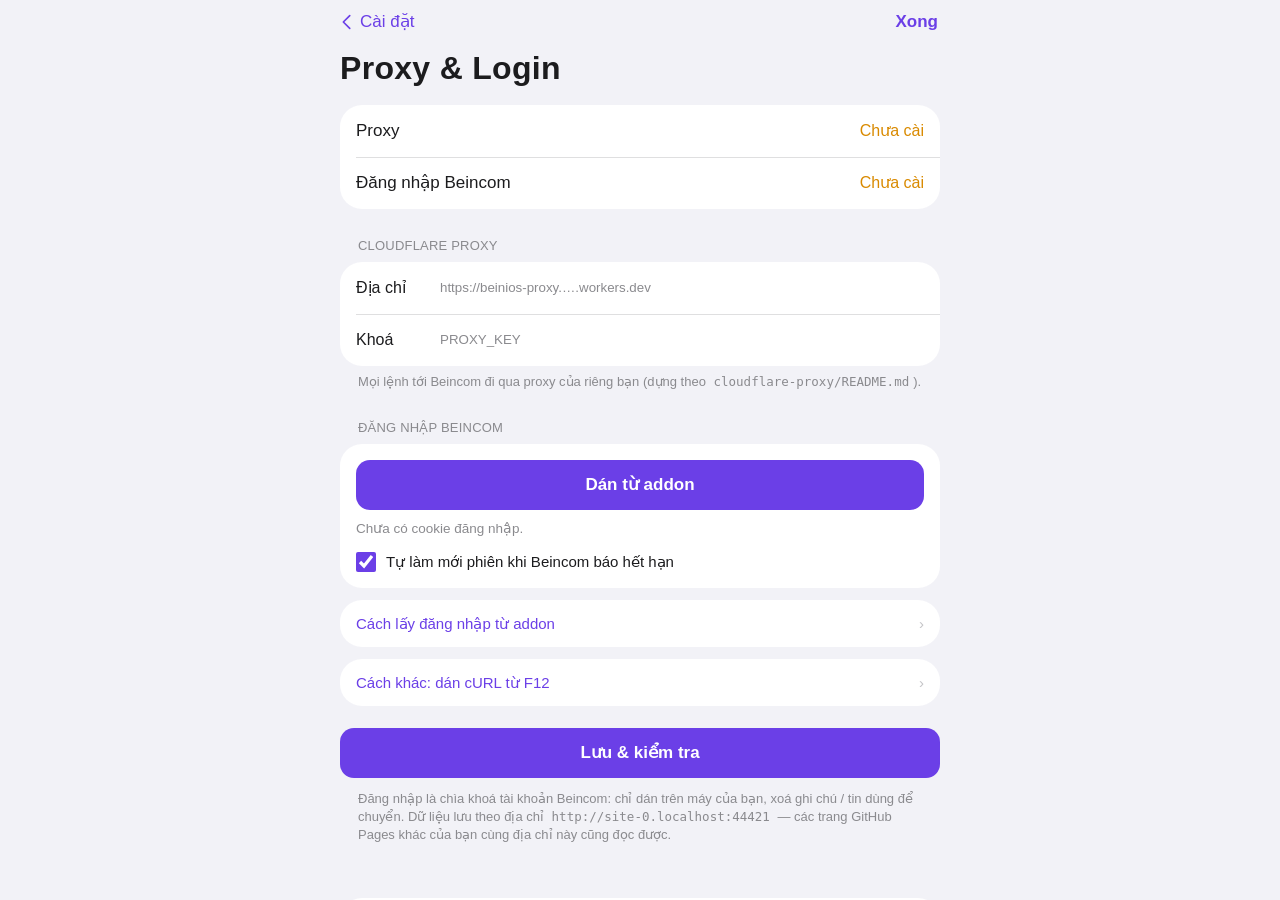
==== index.html @ fdac011e "BeinIOS 1.4.0: Cài đặt phân nhóm, Hồ sơ cá nhân kiểu Telegram, phiên bản addon - Tài khoản / Hồ sơ c" ====
<!doctype html>
<html lang="vi">
<head>
  <meta charset="utf-8" />
  <meta name="viewport" content="width=device-width, initial-scale=1, maximum-scale=1, viewport-fit=cover" />
  <title>BeinIOS</title>
  <meta name="apple-mobile-web-app-capable" content="yes" />
  <meta name="mobile-web-app-capable" content="yes" />
  <meta name="apple-mobile-web-app-status-bar-style" content="default" />
  <meta name="apple-mobile-web-app-title" content="BeinIOS" />
  <meta name="theme-color" content="#f2f2f7" media="(prefers-color-scheme: light)" />
  <meta name="theme-color" content="#000000" media="(prefers-color-scheme: dark)" />
  <link rel="manifest" href="manifest.webmanifest" />
  <link rel="icon" href="icons/icon48.png" />
  <link rel="apple-touch-icon" href="icons/icon128.png" />
  <!-- Khung ứng dụng: các trang bên trong (Chat, Dashboard) nhờ khung này mở trang, hiện thông báo -->
  <script>window.__BEIN_SHELL__ = true;</script>
  <script src="pwa-shim.js"></script>
  <!-- Hồ sơ cá nhân (Cài đặt › Tài khoản): cùng nội dung với addon (BG.selfProfile) -->
  <script src="common.js"></script>
  <script src="lib/self.js"></script>
  <style>
    :root {
      --bg: #f2f2f7;
      --card: #ffffff;
      --line: rgba(60, 60, 67, 0.16);
      --text: #1c1c1e;
      --sub: #8a8a8e;
      --accent: #6b3fe7;
      --ok: #1f9d55;
      --warn: #d98a00;
      --bad: #e5484d;
      --nav: rgba(249, 249, 251, 0.86);
      --field: #f2f2f7;
      --press: rgba(0, 0, 0, 0.05);
      --glass: rgba(255, 255, 255, 0.78);
      --glass-edge: rgba(0, 0, 0, 0.06);
      color-scheme: light;
    }
    @media (prefers-color-scheme: dark) {
      :root {
        --bg: #000000;
        --card: #1c1c1e;
        --line: rgba(84, 84, 88, 0.55);
        --text: #f2f2f7;
        --sub: #98989f;
        --accent: #a184ff;
        --nav: rgba(22, 22, 24, 0.86);
        --field: #2c2c2e;
        --press: rgba(255, 255, 255, 0.06);
        --glass: rgba(44, 44, 46, 0.72);
        --glass-edge: rgba(255, 255, 255, 0.08);
        color-scheme: dark;
      }
    }
    * { box-sizing: border-box; -webkit-tap-highlight-color: transparent; }
    html, body { margin: 0; height: 100%; }
    body {
      background: var(--bg);
      color: var(--text);
      font: 16px/1.4 -apple-system, BlinkMacSystemFont, 'SF Pro Text', 'Segoe UI', Roboto, Arial, sans-serif;
      display: flex;
      flex-direction: column;
      overflow: hidden;
    }
    button { font: inherit; color: inherit; }
    svg.i { display: block; fill: none; stroke: currentColor; stroke-width: 1.8; stroke-linecap: round; stroke-linejoin: round; }

    main { flex: 1; position: relative; min-height: 0; }
    main iframe { position: absolute; inset: 0; width: 100%; height: 100%; border: 0; display: none; background: var(--bg); }
    main iframe.on { display: block; }

    /* ---------- Thanh dưới ---------- */
    nav.tabbar {
      display: flex;
      background: var(--nav);
      -webkit-backdrop-filter: saturate(180%) blur(20px);
      backdrop-filter: saturate(180%) blur(20px);
      border-top: 0.5px solid var(--line);
      padding-bottom: env(safe-area-inset-bottom, 0px);
    }
    nav.tabbar button {
      flex: 1;
      position: relative;
      display: flex;
      flex-direction: column;
      align-items: center;
      gap: 2px;
      padding: 6px 0 4px;
      border: 0;
      background: none;
      color: var(--sub);
      font-size: 10.5px;
      font-weight: 500;
      letter-spacing: 0.1px;
      cursor: pointer;
    }
    nav.tabbar svg.i { width: 26px; height: 26px; stroke-width: 1.6; }
    nav.tabbar button.on { color: var(--accent); }
    nav.tabbar button.on svg.i { stroke-width: 2; }
    nav.tabbar .badge {
      position: absolute;
      top: 2px;
      left: calc(50% + 7px);
      min-width: 18px;
      height: 18px;
      padding: 0 5px;
      border-radius: 9px;
      background: var(--bad);
      color: #fff;
      font-size: 11px;
      font-weight: 600;
      line-height: 18px;
      text-align: center;
    }
    nav.tabbar .badge:empty { display: none; }
    nav.tabbar .dot { position: absolute; top: 5px; left: calc(50% + 9px); width: 8px; height: 8px; border-radius: 50%; display: none; }
    nav.tabbar .dot.warn { display: block; background: var(--warn); }
    nav.tabbar .dot.bad { display: block; background: var(--bad); }

    /* ---------- Cài đặt (danh sách nhóm kiểu iPhone) ---------- */
    #setup {
      position: fixed;
      inset: 0;
      z-index: 50;
      display: none;
      background: var(--bg);
      overflow: hidden;
    }
    #setup.open { display: block; }
    .view {
      position: absolute;
      inset: 0;
      overflow-y: auto;
      -webkit-overflow-scrolling: touch;
      padding: env(safe-area-inset-top, 0px) 16px calc(28px + env(safe-area-inset-bottom, 0px));
      background: var(--bg);
    }
    .view[hidden] { display: none !important; }
    .view.slide-in { animation: slide-in 0.28s cubic-bezier(0.2, 0.8, 0.2, 1); }
    /* Cài đặt › một nhóm của Quản trị: tiêu đề + trang cài đặt thật của addon bên dưới */
    .view.dset { display: flex; flex-direction: column; overflow: hidden; padding-left: 0; padding-right: 0; padding-bottom: 0; }
    .dset-top { padding: 0 16px; }
    .dset-top h1.large { margin-bottom: 4px; }
    #f-set { flex: 1; width: 100%; border: 0; background: transparent; opacity: 0; transition: opacity 0.2s; }
    #f-set.ready { opacity: 1; }
    .dset-wait { position: absolute; left: 0; right: 0; top: 150px; text-align: center; color: var(--sub); font-size: 14px; }
    /* Tài khoản / Hồ sơ cá nhân — kiểu Telegram: nút tròn nổi ở góc, avatar lớn giữa, tên hiện lên thanh trên khi cuộn,
       thẻ bo tròn lớn, dòng cao có icon màu */
    .view.tg { padding-top: 0; }
    .tg-top { position: sticky; top: 0; z-index: 3; margin: 0 -16px; padding: env(safe-area-inset-top, 0px) 16px 0; pointer-events: none; transition: background-color 0.2s; }
    .tg-top.scrolled { background: var(--nav); -webkit-backdrop-filter: saturate(180%) blur(20px); backdrop-filter: saturate(180%) blur(20px); box-shadow: 0 0.5px 0 var(--line); }
    .tg-top .wrap { position: relative; display: flex; align-items: center; justify-content: space-between; height: 60px; }
    .glass {
      pointer-events: auto;
      display: inline-grid;
      place-items: center;
      height: 44px;
      min-width: 44px;
      padding: 0 18px;
      border: 0;
      border-radius: 22px;
      background: var(--glass);
      -webkit-backdrop-filter: saturate(180%) blur(16px);
      backdrop-filter: saturate(180%) blur(16px);
      box-shadow: 0 2px 12px rgba(0, 0, 0, 0.07), inset 0 0 0 0.5px var(--glass-edge);
      color: var(--text);
      font-size: 17px;
      font-weight: 500;
      cursor: pointer;
    }
    .glass.round { width: 44px; padding: 0; }
    .glass:active { filter: brightness(0.94); }
    .tg-title { position: absolute; left: 96px; right: 96px; text-align: center; font-size: 17px; font-weight: 600; white-space: nowrap; overflow: hidden; text-overflow: ellipsis; opacity: 0; transition: opacity 0.2s; }
    .tg-top.scrolled .tg-title { opacity: 1; }
    .profile { display: flex; flex-direction: column; align-items: center; gap: 4px; margin-top: -48px; padding-bottom: 6px; text-align: center; }
    .profile .bein-avatar { transform-origin: 50% 70%; box-shadow: 0 4px 18px rgba(0, 0, 0, 0.08); }
    .profile b { max-width: 100%; margin-top: 14px; font-size: 27px; font-weight: 600; letter-spacing: 0.1px; line-height: 1.15; overflow-wrap: anywhere; }
    .profile b .vb { display: inline-grid; place-items: center; width: 22px; height: 22px; margin-left: 6px; border-radius: 50%; background: var(--accent); color: #fff; font-size: 13px; vertical-align: 3px; }
    .profile span { font-size: 16px; color: var(--sub); }
    .tg .list { margin-top: 26px; }
    .tg .list[hidden] { display: none; }
    .tg .group-label + .list { margin-top: 0; }
    .tg .ic.plain { background: none; color: var(--accent); }
    .tg .ic.plain svg.i { width: 26px; height: 26px; stroke-width: 1.7; }
    .tg .row.accent { color: var(--accent); }
    /* Dòng thông tin như hồ sơ Telegram: nhãn nhỏ trên, giá trị dưới */
    .tg .row.info { flex-direction: column; align-items: stretch; justify-content: center; gap: 1px; min-height: 60px; }
    .tg .row.info + .row::before, .tg .row + .row.info::before { left: 16px; }
    .tg .row.info small { font-size: 14px; color: var(--sub); }
    .tg .row.info .v { font-size: 17px; overflow-wrap: anywhere; }
    .tg .row.info .v.link { color: var(--accent); }
    .tg .row.info .v.ok { color: var(--ok); }
    .tg .row.info .v.warn { color: var(--warn); }
    /* Dòng hai tầng: tên + dòng phụ (cộng đồng, giá trị dài) */
    .tg .row .two { flex: 1; min-width: 0; display: flex; flex-direction: column; gap: 1px; }
    .tg .row .two b { font-weight: 400; overflow: hidden; text-overflow: ellipsis; white-space: nowrap; }
    .tg .row .two small { font-size: 14px; color: var(--sub); overflow: hidden; text-overflow: ellipsis; white-space: nowrap; }
    .tg .row .two small.ok { color: var(--ok); }
    .tg .row .two small.warn { color: var(--warn); }
    .tg .row .two small.bad { color: var(--bad); }
    .row .k { flex: 1; min-width: 0; overflow: hidden; text-overflow: ellipsis; white-space: nowrap; }
    @keyframes slide-in { from { transform: translateX(28%); opacity: 0.4; } to { transform: none; opacity: 1; } }
    .wrap { max-width: 600px; margin: 0 auto; }
    .bar { display: flex; align-items: center; justify-content: space-between; height: 44px; }
    .bar-btn { border: 0; background: none; color: var(--accent); font-size: 17px; padding: 8px 2px; cursor: pointer; }
    .bar-btn.strong { font-weight: 600; }
    .bar-btn.back { display: inline-flex; align-items: center; gap: 2px; margin-left: -6px; }
    h1.large { font-size: 32px; font-weight: 700; letter-spacing: 0.3px; margin: 2px 0 14px; }

    .acct {
      display: flex;
      align-items: center;
      gap: 14px;
      width: 100%;
      padding: 14px 16px;
      border: 0;
      border-radius: 22px;
      background: var(--card);
      text-align: left;
      cursor: pointer;
    }
    .acct:active, .row:active { background: var(--press); }
    .acct-text { flex: 1; min-width: 0; display: flex; flex-direction: column; gap: 2px; }
    .acct-text b { font-size: 18px; font-weight: 600; white-space: nowrap; overflow: hidden; text-overflow: ellipsis; }
    .acct-text small { font-size: 13px; color: var(--sub); display: flex; align-items: center; gap: 6px; }
    .acct-text small i { width: 8px; height: 8px; border-radius: 50%; background: var(--ok); flex: none; }
    .acct-text small i.warn { background: var(--warn); }
    .acct-text small i.bad { background: var(--bad); }

    /* Thẻ bo tròn lớn, dòng cao, icon màu — kiểu Cài đặt của Telegram */
    .group-label { margin: 28px 18px 7px; font-size: 13px; color: var(--sub); text-transform: uppercase; letter-spacing: 0.2px; }
    .group-note { margin: 7px 18px 0; font-size: 13px; color: var(--sub); }
    .group-note:empty { display: none; }
    .list { background: var(--card); border-radius: 22px; overflow: hidden; }
    .row {
      display: flex;
      align-items: center;
      gap: 14px;
      width: 100%;
      min-height: 52px;
      padding: 8px 16px;
      border: 0;
      background: none;
      color: var(--text);
      text-align: left;
      text-decoration: none;
      font-size: 17px;
      cursor: pointer;
      position: relative;
    }
    .row + .row::before { content: ''; position: absolute; top: 0; right: 0; left: 60px; border-top: 0.5px solid var(--line); }
    .status .row + .row::before { left: 16px; }
    .row > span { flex: 1; min-width: 0; }
    .row em { font-style: normal; color: var(--sub); font-size: 16px; white-space: nowrap; min-width: 0; overflow: hidden; text-overflow: ellipsis; }
    .row em.ok { color: var(--ok); }
    .row em.warn { color: var(--warn); }
    .row em.bad { color: var(--bad); }
    svg.chev { width: 14px; height: 14px; color: #c4c4c7; flex: none; stroke-width: 2.4; }
    .row[hidden] { display: none; }
    .row.static { cursor: default; }
    .row.static:active { background: none; }
    .row.danger { color: var(--bad); justify-content: center; }
    .row.danger > span { flex: none; }
    .ic { width: 30px; height: 30px; border-radius: 8px; display: grid; place-items: center; color: #fff; background: var(--c, #8e8e93); flex: none; }
    .ic svg.i { width: 19px; height: 19px; stroke-width: 2; }

    /* Proxy & Login */
    .status { background: var(--card); border-radius: 22px; overflow: hidden; }
    .field { display: flex; align-items: center; gap: 10px; padding: 4px 16px; min-height: 52px; position: relative; }
    .field + .field::before { content: ''; position: absolute; top: 0; right: 0; left: 16px; border-top: 0.5px solid var(--line); }
    .field > span { width: 74px; flex: none; color: var(--text); }
    .field input { flex: 1; min-width: 0; border: 0; background: transparent; color: var(--text); font: 16px/1.3 inherit; font-family: inherit; padding: 10px 0; outline: none; }
    .field input::placeholder { color: var(--sub); }
    .pad { padding: 16px; }
    .btn {
      display: block;
      width: 100%;
      padding: 13px 14px;
      border: 0;
      border-radius: 14px;
      background: var(--card);
      color: var(--accent);
      font-size: 17px;
      font-weight: 600;
      cursor: pointer;
    }
    .btn.primary { background: var(--accent); color: #fff; }
    .btn:disabled { opacity: 0.55; }
    .btn:active { filter: brightness(0.95); }
    .save-wrap { margin-top: 22px; }
    textarea {
      width: 100%;
      margin-top: 10px;
      min-height: 78px;
      padding: 10px 12px;
      border: 0;
      border-radius: 10px;
      background: var(--field);
      color: var(--text);
      font: 15px/1.35 ui-monospace, Menlo, Consolas, monospace;
      resize: vertical;
    }
    textarea:focus, .field input:focus-visible { outline: 2px solid color-mix(in srgb, var(--accent) 45%, transparent); outline-offset: 0; }
    .saved { margin-top: 10px; font-size: 13.5px; color: var(--ok); }
    .saved.none { color: var(--sub); }
    .check { display: flex; gap: 10px; align-items: center; margin-top: 12px; font-size: 15px; }
    .check input { width: 20px; height: 20px; accent-color: var(--accent); margin: 0; }
    details.help { margin-top: 12px; background: var(--card); border-radius: 22px; padding: 0 16px; }
    details.help summary { cursor: pointer; padding: 13px 0; font-size: 15px; color: var(--accent); list-style: none; }
    details.help summary::-webkit-details-marker { display: none; }
    details.help summary::after { content: '›'; float: right; color: #c4c4c7; transition: transform 0.2s; }
    details.help[open] summary::after { transform: rotate(90deg); }
    details.help ol { margin: 0 0 12px; padding-left: 20px; font-size: 14px; color: var(--sub); }
    details.help li { margin: 4px 0; }
    details.help label { display: block; font-size: 13px; color: var(--sub); margin-top: 6px; }
    details.help textarea { margin: 6px 0 12px; }
    details.help b { color: var(--text); font-weight: 600; }
    #result { margin: 12px 4px 0; font-size: 14px; }
    #result p { margin: 4px 0; }
    #result .ok { color: var(--ok); }
    #result .warn { color: var(--warn); }
    #result .bad { color: var(--bad); }
    code { font-size: 12.5px; background: var(--field); border-radius: 5px; padding: 0 4px; }
  </style>
</head>
<body>
  <main>
    <iframe id="f-chat" title="Chat" data-src="chat.html"></iframe>
    <iframe id="f-dash" title="Quản trị" data-src="dashboard.html"></iframe>
  </main>

  <nav class="tabbar" aria-label="Ứng dụng">
    <button type="button" data-tab="chat" class="on">
      <svg class="i" viewBox="0 0 24 24" aria-hidden="true"><path d="M7 4.5h10A3.5 3.5 0 0 1 20.5 8v6a3.5 3.5 0 0 1-3.5 3.5h-6.2L6.5 21v-3.5A3.5 3.5 0 0 1 3.5 14V8A3.5 3.5 0 0 1 7 4.5Z" /></svg>
      <span>Chat</span><b class="badge" id="badge-chat"></b>
    </button>
    <button type="button" data-tab="dash">
      <svg class="i" viewBox="0 0 24 24" aria-hidden="true"><rect x="4" y="4" width="6.5" height="6.5" rx="1.8" /><rect x="13.5" y="4" width="6.5" height="6.5" rx="1.8" /><rect x="4" y="13.5" width="6.5" height="6.5" rx="1.8" /><rect x="13.5" y="13.5" width="6.5" height="6.5" rx="1.8" /></svg>
      <span>Quản trị</span><b class="badge" id="badge"></b>
    </button>
    <button type="button" data-tab="setup">
      <svg class="i" viewBox="0 0 24 24" aria-hidden="true"><path d="M4 7h9M17 7h3M4 17h3M11 17h9" /><circle cx="15" cy="7" r="2.2" /><circle cx="9" cy="17" r="2.2" /></svg>
      <span>Cài đặt</span><i class="dot" id="dot"></i>
    </button>
  </nav>

  <section id="setup" aria-label="Cài đặt">
    <!-- Cài đặt chung -->
    <div class="view" id="view-main">
      <div class="wrap">
        <div class="bar"><span></span><button type="button" class="bar-btn strong" id="close">Xong</button></div>
        <h1 class="large">Cài đặt</h1>

        <button type="button" class="acct" id="acct" aria-label="Tài khoản — Hồ sơ cá nhân">
          <span id="acct-avatar"></span>
          <span class="acct-text"><b id="acct-name">Tài khoản Beincom</b><small id="acct-sub"><i></i><span>Đang kiểm tra…</span></small></span>
          <svg class="i chev" viewBox="0 0 24 24" aria-hidden="true"><path d="M9 6l6 6-6 6" /></svg>
        </button>

        <div class="group-label">Kết nối</div>
        <div class="list">
          <button type="button" class="row" id="go-login">
            <i class="ic" style="--c: #5e5ce6"><svg class="i" viewBox="0 0 24 24"><circle cx="8" cy="15" r="4" /><path d="M11 12l8.5-8.5M16.5 7l2.5 2.5M14.5 9l1.8 1.8" /></svg></i>
            <span>Proxy &amp; Login</span><em id="login-state"></em>
            <svg class="i chev" viewBox="0 0 24 24" aria-hidden="true"><path d="M9 6l6 6-6 6" /></svg>
          </button>
        </div>

        <div class="group-label">Quản trị</div>
        <div class="list" id="admin-list">
          <button type="button" class="row" data-sec="scan">
            <i class="ic" style="--c: #34c759"><svg class="i" viewBox="0 0 24 24"><path d="M3 12h4l3-7 4 14 3-7h4" /></svg></i>
            <span>Hoạt động &amp; quét</span><em id="st-scan"></em><svg class="i chev" viewBox="0 0 24 24" aria-hidden="true"><path d="M9 6l6 6-6 6" /></svg>
          </button>
          <button type="button" class="row" data-sec="auto">
            <i class="ic" style="--c: #ff9f0a"><svg class="i" viewBox="0 0 24 24"><path d="M13 3 5 13.5h6L10 21l8-10.5h-6Z" /></svg></i>
            <span>Tự xử lý</span><em id="st-auto"></em><svg class="i chev" viewBox="0 0 24 24" aria-hidden="true"><path d="M9 6l6 6-6 6" /></svg>
          </button>
          <button type="button" class="row" data-sec="watch">
            <i class="ic" style="--c: #32ade6"><svg class="i" viewBox="0 0 24 24"><path d="M2.5 12S6 5.5 12 5.5 21.5 12 21.5 12 18 18.5 12 18.5 2.5 12 2.5 12Z" /><circle cx="12" cy="12" r="2.8" /></svg></i>
            <span>Theo dõi &amp; nhắc việc</span><svg class="i chev" viewBox="0 0 24 24" aria-hidden="true"><path d="M9 6l6 6-6 6" /></svg>
          </button>
          <button type="button" class="row" data-sec="rules">
            <i class="ic" style="--c: #5856d6"><svg class="i" viewBox="0 0 24 24"><circle cx="9.5" cy="8" r="3.2" /><path d="M3.5 19v-1a4 4 0 0 1 4-4h4a4 4 0 0 1 4 4v1M16 4.8a3.2 3.2 0 0 1 0 6.4M18.5 14.3a4 4 0 0 1 2 3.5V19" /></svg></i>
            <span>Quy tắc thành viên</span><svg class="i chev" viewBox="0 0 24 24" aria-hidden="true"><path d="M9 6l6 6-6 6" /></svg>
          </button>
          <button type="button" class="row" data-sec="postRules">
            <i class="ic" style="--c: #ff2d55"><svg class="i" viewBox="0 0 24 24"><path d="M7 3h7l5 5v13H7Z" /><path d="M14 3v5h5M10 13h6M10 17h6" /></svg></i>
            <span>Quy tắc bài viết</span><svg class="i chev" viewBox="0 0 24 24" aria-hidden="true"><path d="M9 6l6 6-6 6" /></svg>
          </button>
        </div>

        <div class="group-label">Tích hợp</div>
        <div class="list">
          <button type="button" class="row" data-sec="chat">
            <i class="ic" style="--c: #30b0c7"><svg class="i" viewBox="0 0 24 24"><path d="M7 4.5h10A3.5 3.5 0 0 1 20.5 8v6a3.5 3.5 0 0 1-3.5 3.5h-6.2L6.5 21v-3.5A3.5 3.5 0 0 1 3.5 14V8A3.5 3.5 0 0 1 7 4.5Z" /></svg></i>
            <span>Chat Beincom</span><em id="st-chat"></em><svg class="i chev" viewBox="0 0 24 24" aria-hidden="true"><path d="M9 6l6 6-6 6" /></svg>
          </button>
          <button type="button" class="row" data-sec="tg">
            <i class="ic" style="--c: #2aabee"><svg class="i" viewBox="0 0 24 24"><path d="M21 3.5 3 10.8l6.3 2.4L12 20l3-4.6 4.6 3.4Z" /><path d="M9.3 13.2 21 3.5" /></svg></i>
            <span>Telegram</span><em id="st-tg"></em><svg class="i chev" viewBox="0 0 24 24" aria-hidden="true"><path d="M9 6l6 6-6 6" /></svg>
          </button>
          <button type="button" class="row" data-sec="backup">
            <i class="ic" style="--c: #8e8e93"><svg class="i" viewBox="0 0 24 24"><path d="M7.5 18.5a4 4 0 0 1-.6-8A5.8 5.8 0 0 1 18 9.6a4.5 4.5 0 0 1-.5 8.9Z" /><path d="M12 15.5v-5M9.8 12.6 12 10.4l2.2 2.2" /></svg></i>
            <span>Sao lưu &amp; đồng bộ</span><em id="st-sync"></em><svg class="i chev" viewBox="0 0 24 24" aria-hidden="true"><path d="M9 6l6 6-6 6" /></svg>
          </button>
        </div>

        <div class="group-label">Ứng dụng</div>
        <div class="list">
          <button type="button" class="row" id="notif">
            <i class="ic" style="--c: #ff3b30"><svg class="i" viewBox="0 0 24 24"><path d="M6.5 16.5v-5a5.5 5.5 0 0 1 11 0v5l1.5 1.5H5Z" /><path d="M10 20.5a2 2 0 0 0 4 0" /></svg></i>
            <span>Thông báo</span><em id="notif-state"></em>
          </button>
          <button type="button" class="row" id="go-look">
            <i class="ic" style="--c: #af52de"><svg class="i" viewBox="0 0 24 24"><path d="M12 3.5a8.5 8.5 0 1 0 0 17c1 0 1.6-.7 1.6-1.5 0-1-.9-1.4-.9-2.4 0-.9.7-1.6 1.6-1.6h2.2a4 4 0 0 0 4-4c0-4.2-3.8-7.5-8.5-7.5Z" /><circle cx="7.8" cy="11" r=".6" /><circle cx="10.5" cy="7.6" r=".6" /><circle cx="14.6" cy="7.8" r=".6" /></svg></i>
            <span>Giao diện Chat</span><svg class="i chev" viewBox="0 0 24 24" aria-hidden="true"><path d="M9 6l6 6-6 6" /></svg>
          </button>
          <button type="button" class="row" id="go-log">
            <i class="ic" style="--c: #0a84ff"><svg class="i" viewBox="0 0 24 24"><path d="M9 6.5h11M9 12h11M9 17.5h11M4.5 6.5h.01M4.5 12h.01M4.5 17.5h.01" /></svg></i>
            <span>Nhật ký</span><svg class="i chev" viewBox="0 0 24 24" aria-hidden="true"><path d="M9 6l6 6-6 6" /></svg>
          </button>
          <button type="button" class="row" id="reload">
            <i class="ic" style="--c: #34c759"><svg class="i" viewBox="0 0 24 24"><path d="M19.5 12a7.5 7.5 0 1 1-2.2-5.3" /><path d="M19.5 4.5v4.5H15" /></svg></i>
            <span>Tải lại ứng dụng</span>
          </button>
        </div>
        <p class="group-note" id="notif-help"></p>

        <div class="group-label">Về</div>
        <div class="list">
          <a class="row" href="https://github.com/phungnhan/BeinIOS/blob/main/HUONG-DAN-PWA.md" target="_blank" rel="noopener">
            <i class="ic" style="--c: #ff9500"><svg class="i" viewBox="0 0 24 24"><path d="M5 5.5A2.5 2.5 0 0 1 7.5 3H19v15H7.5A2.5 2.5 0 0 0 5 20.5Z" /><path d="M5 20.5A2.5 2.5 0 0 1 7.5 18H19v3H7.5" /></svg></i>
            <span>Hướng dẫn</span>
            <svg class="i chev" viewBox="0 0 24 24" aria-hidden="true"><path d="M9 6l6 6-6 6" /></svg>
          </a>
          <button type="button" class="row" id="go-whatsnew">
            <i class="ic" style="--c: #6b3fe7"><svg class="i" viewBox="0 0 24 24"><path d="M12 3.5l2.4 5.1 5.6.7-4.1 3.9 1 5.5L12 16l-4.9 2.7 1-5.5L4 9.3l5.6-.7Z" /></svg></i>
            <span>Addon BeinFusion</span><em id="ver-addon"></em><svg class="i chev" viewBox="0 0 24 24" aria-hidden="true"><path d="M9 6l6 6-6 6" /></svg>
          </button>
          <a class="row" href="https://github.com/phungnhan/BeinIOS/blob/main/HUONG-DAN-PWA.md#l%E1%BB%8Bch-s%E1%BB%AD-beinios" target="_blank" rel="noopener">
            <i class="ic" style="--c: #636366"><svg class="i" viewBox="0 0 24 24"><rect x="6.5" y="2.5" width="11" height="19" rx="2.6" /><path d="M10.5 18.5h3" /></svg></i>
            <span>BeinIOS</span><em id="ver-ios"></em><svg class="i chev" viewBox="0 0 24 24" aria-hidden="true"><path d="M9 6l6 6-6 6" /></svg>
          </a>
          <button type="button" class="row" id="upd" hidden>
            <i class="ic" style="--c: #34c759"><svg class="i" viewBox="0 0 24 24"><path d="M12 4v11M7.5 10.5 12 15l4.5-4.5M5 19.5h14" /></svg></i>
            <span>Có bản mới · chạm để cập nhật</span>
          </button>
        </div>
        <p class="group-note" id="ver-note"></p>
      </div>
    </div>

    <!-- Tài khoản / Hồ sơ cá nhân -->
    <div class="view tg" id="view-account" hidden>
      <div class="tg-top" id="pf-top">
        <div class="wrap">
          <button type="button" class="glass round" data-back aria-label="Cài đặt"><svg class="i" viewBox="0 0 24 24" width="24" height="24" aria-hidden="true"><path d="M15 5l-7 7 7 7" /></svg></button>
          <b class="tg-title" id="pf-title"></b>
          <button type="button" class="glass" data-close>Xong</button>
        </div>
      </div>
      <div class="wrap">
        <div class="profile" id="pf-head"></div>
        <div class="list" id="pf-links" hidden></div>
        <div class="list" id="pf-info"></div>
        <div class="list">
          <button type="button" class="row" id="pf-login">
            <i class="ic" style="--c: #5e5ce6"><svg class="i" viewBox="0 0 24 24"><circle cx="8" cy="15" r="4" /><path d="M11 12l8.5-8.5M16.5 7l2.5 2.5M14.5 9l1.8 1.8" /></svg></i>
            <span>Proxy &amp; Login</span><em id="pf-login-state"></em><svg class="i chev" viewBox="0 0 24 24" aria-hidden="true"><path d="M9 6l6 6-6 6" /></svg>
          </button>
        </div>
        <div id="pf-sections"></div>
      </div>
    </div>

    <!-- Một nhóm cài đặt của Quản trị (trang cài đặt thật của addon, chỉ hiện nhóm đang chọn) -->
    <div class="view dset" id="view-dset" hidden>
      <div class="dset-top">
        <div class="wrap">
          <div class="bar">
            <button type="button" class="bar-btn back" data-back><svg class="i" viewBox="0 0 24 24" width="22" height="22" aria-hidden="true"><path d="M15 5l-7 7 7 7" /></svg>Cài đặt</button>
            <button type="button" class="bar-btn strong" data-close>Xong</button>
          </div>
          <h1 class="large" id="dset-title"></h1>
        </div>
      </div>
      <div class="dset-wait" id="dset-wait">Đang mở…</div>
      <iframe id="f-set" title="Cài đặt quản trị"></iframe>
    </div>

    <!-- Proxy & Login -->
    <div class="view" id="view-login" hidden>
      <div class="wrap">
        <div class="bar">
          <button type="button" class="bar-btn back" id="back"><svg class="i" viewBox="0 0 24 24" width="22" height="22" aria-hidden="true"><path d="M15 5l-7 7 7 7" /></svg>Cài đặt</button>
          <button type="button" class="bar-btn strong" id="close-login">Xong</button>
        </div>
        <h1 class="large">Proxy &amp; Login</h1>

        <div class="status" id="status">
          <div class="row static"><span>Proxy</span><em id="st-proxy"></em></div>
          <div class="row static"><span>Đăng nhập Beincom</span><em id="st-login"></em></div>
        </div>

        <div class="group-label">Cloudflare proxy</div>
        <div class="list">
          <label class="field"><span>Địa chỉ</span><input type="url" id="proxy-url" inputmode="url" autocomplete="off" autocapitalize="off" spellcheck="false" placeholder="https://beinios-proxy.….workers.dev" /></label>
          <label class="field"><span>Khoá</span><input type="password" id="proxy-key" autocomplete="off" autocapitalize="off" spellcheck="false" placeholder="PROXY_KEY" /></label>
        </div>
        <p class="group-note">Mọi lệnh tới Beincom đi qua proxy của riêng bạn (dựng theo <code>cloudflare-proxy/README.md</code>).</p>

        <div class="group-label">Đăng nhập Beincom</div>
        <div class="list pad">
          <button type="button" class="btn primary" id="paste-addon">Dán từ addon</button>
          <textarea id="addon-text" hidden autocomplete="off" autocapitalize="off" spellcheck="false" placeholder="Không đọc được bộ nhớ tạm — dán đoạn BEINIOS1… vào đây rồi bấm Lưu &amp; kiểm tra"></textarea>
          <div class="saved none" id="saved-all"></div>
          <label class="check"><input type="checkbox" id="refresh" checked /> Tự làm mới phiên khi Beincom báo hết hạn</label>
        </div>
        <details class="help">
          <summary>Cách lấy đăng nhập từ addon</summary>
          <ol>
            <li>Trên máy tính, mở <b>cửa sổ ẩn danh</b>, đăng nhập <code>group.beincom.com</code> (dùng Chat thì mở cả <code>chat.beincom.com</code>).</li>
            <li>Dashboard addon → <b>Cài đặt</b> → 📱 BeinIOS → <b>Chuyển đăng nhập sang BeinIOS</b>. Lần đầu: mở mục <b>Proxy của BeinIOS</b>, điền địa chỉ + khoá như trên để có <b>mã QR ngắn</b>.</li>
            <li>Quét mã bằng Camera iPhone → mở trang → <b>Chép</b>, rồi bấm <b>Dán từ addon</b> ở đây.</li>
            <li>Đóng cửa sổ ẩn danh — <b>đừng bấm Đăng xuất</b>.</li>
          </ol>
        </details>
        <details class="help" id="curl-box">
          <summary>Cách khác: dán cURL từ F12</summary>
          <ol>
            <li>Cửa sổ ẩn danh, đăng nhập <code>group.beincom.com</code>, bấm F12 → <b>Network</b>, lọc <code>api.beincom.com</code>, tải lại trang.</li>
            <li>Chuột phải một dòng → <b>Copy</b> → <b>Copy as cURL (bash)</b>, dán vào ô dưới. Chat: làm tương tự với <code>chat.beincom.com/api</code>.</li>
          </ol>
          <label for="cookie-api">Beincom (api.beincom.com)</label>
          <textarea id="cookie-api" autocomplete="off" autocapitalize="off" spellcheck="false" placeholder="Dán cURL hoặc dòng Cookie… (để trống: giữ cookie đã lưu)"></textarea>
          <label for="cookie-chat">Chat (chat.beincom.com) — không bắt buộc</label>
          <textarea id="cookie-chat" autocomplete="off" autocapitalize="off" spellcheck="false" placeholder="Dán cURL hoặc dòng Cookie của chat.beincom.com…"></textarea>
        </details>

        <div class="save-wrap"><button type="button" class="btn primary" id="save">Lưu &amp; kiểm tra</button></div>
        <div id="result" role="status" aria-live="polite"></div>
        <p class="group-note">Đăng nhập là chìa khoá tài khoản Beincom: chỉ dán trên máy của bạn, xoá ghi chú / tin dùng để chuyển. Dữ liệu lưu theo địa chỉ <code id="origin"></code> — các trang GitHub Pages khác của bạn cùng địa chỉ này cũng đọc được.</p>

        <div class="group-label">&nbsp;</div>
        <div class="list"><button type="button" class="row danger" id="forget"><span>Xoá đăng nhập khỏi máy này</span></button></div>
      </div>
    </div>
  </section>

  <script>
    (() => {
      const PWA = window.BeinPWA;
      const page = PWA.page;
      const { net } = page;
      const $ = (id) => document.getElementById(id);
      const frames = { chat: $('f-chat'), dash: $('f-dash') };
      const tabs = [...document.querySelectorAll('nav.tabbar button')];
      let current = 'chat';

      // ---------- Chuyển tab ----------
      function show(tab) {
        if (tab === 'setup') return openSetup('main');
        current = tab;
        for (const b of tabs) b.classList.toggle('on', b.dataset.tab === tab);
        for (const [k, f] of Object.entries(frames)) {
          if (k === tab && !f.getAttribute('src')) f.src = f.dataset.src;
          f.classList.toggle('on', k === tab);
        }
        history.replaceState(null, '', '#' + tab);
      }
      tabs.forEach((b) => b.addEventListener('click', () => show(b.dataset.tab)));
      const closeSetup = () => $('setup').classList.remove('open');

      // Trang bên trong (hoặc luồng nền) xin mở một trang của ứng dụng: chuyển đúng tab, giữ phần # (cuộc trò chuyện, tab Dashboard).
      // setup('main' | 'login'): mở Cài đặt / Cài đặt › Proxy & Login (nút Login ở Chat, Quản trị). setChatBadge: số tin chưa đọc.
      window.BeinShell = {
        setup: (view = 'login', arg) => openSetup(view, arg),
        // Cài đặt › một nhóm Quản trị: trang nhúng hỏi nhóm đang chọn, báo đã sẵn sàng
        embedSection: () => dsetSec,
        embedReady: () => {
          $('f-set').classList.add('ready');
          $('dset-wait').hidden = true;
        },
        setChatBadge: (t) => ($('badge-chat').textContent = /^\d+$/.test(String(t || '')) && Number(t) > 0 ? (Number(t) > 99 ? '99+' : String(t)) : ''),
        open(url) {
          const u = new URL(url, location.href);
          const tab = /\/chat\.html$/.test(u.pathname) ? 'chat' : 'dash';
          const f = frames[tab];
          const target = (tab === 'dash' && /\/popup\.html$/.test(u.pathname) ? 'dashboard.html' : u.pathname.split('/').pop()) + u.hash;
          const now = f.getAttribute('src') ? new URL(f.contentWindow.location.href) : null;
          // Dashboard tự đổi tab theo phần #; trang Chat chỉ đọc # lúc mở nên mở lại
          if (!now || now.pathname !== new URL(target, location.href).pathname || (tab === 'chat' && now.hash !== u.hash)) f.src = target;
          else if (now.hash !== u.hash) f.contentWindow.location.hash = u.hash;
          closeSetup();
          show(tab);
        },
      };

      // ---------- Sự kiện của luồng nền ----------
      function setBadge(text) {
        $('badge').textContent = text || '';
        const n = parseInt(text, 10);
        try {
          if (n > 0) navigator.setAppBadge?.(n);
          else navigator.clearAppBadge?.();
        } catch {}
      }
      async function systemNotify(ev) {
        if (!('Notification' in window) || Notification.permission !== 'granted') return false;
        try {
          const reg = await navigator.serviceWorker?.getRegistration();
          if (!reg) return false;
          await reg.showNotification(ev.title || 'BeinFusion', { body: ev.message, tag: ev.id, data: { id: ev.id }, icon: 'icons/icon128.png' });
          return true;
        } catch {
          return false;
        }
      }
      const clickNote = (id) => page.port.postMessage({ type: 'notification-click', nid: id });
      page.onEvent(async (ev) => {
        if (ev.type === 'badge') setBadge(ev.text);
        if (ev.type === 'open') {
          if (/^https:\/\/group\.beincom\.com\/?(login\/?)?$/.test(ev.url)) return void openSetup('login'); // thông báo "cần đăng nhập"
          try {
            const u = new URL(ev.url, location.href);
            if (u.origin === location.origin) return void BeinShell.open(u.href);
          } catch {}
          window.open(ev.url, '_blank', 'noopener');
        }
        if (ev.type === 'notify') {
          if (document.visibilityState === 'visible') PWA.toast(ev.title, ev.message, () => clickNote(ev.id), ev.id);
          else await systemNotify(ev);
        }
        if (ev.type === 'notify-clear') document.querySelector(`#bein-toasts [data-id="${CSS.escape(ev.id)}"]`)?.remove();
      });
      navigator.serviceWorker?.addEventListener('message', (e) => {
        if (e.data?.type === 'bein-notification-click') clickNote(e.data.id);
      });

      // ---------- Trạng thái đăng nhập (thẻ tài khoản, dòng Proxy & Login, chấm trên tab Cài đặt) ----------
      const fmtTime = (t) => (t ? new Date(t).toLocaleString('vi-VN', { hour: '2-digit', minute: '2-digit', day: '2-digit', month: '2-digit' }) : '');
      const nJar = (cfg, k) => Object.keys(cfg?.jars?.[k] || {}).length;
      // -> { level: ok | warn | bad, short, long }
      function loginState(cfg) {
        if (!cfg?.proxyUrl || !cfg?.proxyKey) return { level: 'warn', short: 'Chưa cài', long: 'Chưa cài proxy — chạm để cài' };
        if (!nJar(cfg, 'api')) return { level: 'warn', short: 'Chưa đăng nhập', long: 'Chưa đăng nhập — chạm để dán đăng nhập' };
        if (cfg.status && !cfg.status.ok) {
          if (cfg.status.code === 'session') return { level: 'bad', short: 'Hết phiên', long: `Phiên ${cfg.status.host === 'chat' ? 'Chat' : 'Beincom'} hết hạn — chạm để đăng nhập lại` };
          return { level: 'bad', short: 'Lỗi proxy', long: 'Proxy báo lỗi: ' + cfg.status.code };
        }
        return { level: 'ok', short: 'Đã kết nối', long: 'Đã đăng nhập' };
      }
      function renderSaved(cfg) {
        const el = $('saved-all');
        el.className = 'saved' + (nJar(cfg, 'api') ? '' : ' none');
        el.textContent = nJar(cfg, 'api') ? `Đã lưu ${nJar(cfg, 'api')} cookie Beincom · ${nJar(cfg, 'chat') ? nJar(cfg, 'chat') + ' cookie Chat' : 'Chat dùng cookie Beincom'}${nJar(cfg, 'auth') ? ' · ' + nJar(cfg, 'auth') + ' cookie máy chủ đăng nhập' : ''}${cfg.savedAt ? ' (lúc ' + fmtTime(cfg.savedAt) + ')' : ''}.` : 'Chưa có cookie đăng nhập.';
      }
      async function renderAccount() {
        const cfg = net.config;
        const st = loginState(cfg);
        const dot = $('dot');
        dot.className = 'dot' + (st.level === 'ok' ? '' : ' ' + st.level);
        dot.title = st.long;
        $('login-state').className = st.level;
        $('login-state').textContent = st.short;
        let proxyHost = '';
        try {
          proxyHost = cfg?.proxyUrl ? new URL(cfg.proxyUrl).hostname : '';
        } catch {}
        $('st-proxy').textContent = proxyHost || 'Chưa cài';
        $('st-proxy').className = proxyHost ? '' : 'warn';
        $('st-login').textContent = st.short;
        $('st-login').className = st.level;
        renderSaved(cfg);
        const me = await PWA.me().catch(() => null);
        $('acct-avatar').replaceChildren(PWA.avatarEl(me, 52));
        $('acct-name').textContent = me?.name || 'Tài khoản Beincom';
        const sub = $('acct-sub');
        sub.querySelector('i').className = st.level === 'ok' ? '' : st.level;
        sub.querySelector('span').textContent = st.level === 'ok' && me?.username ? `@${me.username} · Đã đăng nhập` : st.long;
      }
      function renderNotif() {
        const s = $('notif-state');
        if (!('Notification' in window)) return void ((s.textContent = 'Không hỗ trợ'), (s.className = ''));
        s.textContent = Notification.permission === 'granted' ? 'Đã bật' : Notification.permission === 'denied' ? 'Bị chặn' : 'Tắt';
        s.className = Notification.permission === 'granted' ? 'ok' : '';
      }

      // ---------- Cài đặt: Cài đặt chung · Tài khoản · một nhóm Quản trị · Proxy & Login ----------
      const VIEWS = ['main', 'account', 'dset', 'login'];
      function showView(view) {
        const was = VIEWS.find((v) => !$('view-' + v).hidden);
        for (const v of VIEWS) $('view-' + v).hidden = v !== view;
        const el = $('view-' + view);
        if (view !== was && view !== 'main' && $('setup').classList.contains('open')) {
          el.classList.remove('slide-in');
          void el.offsetWidth;
          el.classList.add('slide-in');
        }
        el.scrollTop = 0;
      }

      // Nhóm cài đặt của Quản trị: tên hiện ở trang con (khớp pwa-ui.js BeinEmbed)
      const SECTIONS = { scan: 'Hoạt động & quét', auto: 'Tự xử lý', watch: 'Theo dõi & nhắc việc', rules: 'Quy tắc thành viên', postRules: 'Quy tắc bài viết', chat: 'Chat Beincom', tg: 'Telegram', backup: 'Sao lưu & đồng bộ' };
      let dsetSec = 'scan';
      function openDset(sec) {
        dsetSec = SECTIONS[sec] ? sec : 'scan';
        $('dset-title').textContent = SECTIONS[dsetSec];
        const f = $('f-set');
        const embed = f.getAttribute('src') ? f.contentWindow?.BeinEmbed : null;
        if (embed) embed.show(dsetSec);
        else if (!f.getAttribute('src')) {
          f.classList.remove('ready');
          $('dset-wait').hidden = false;
          f.src = 'dashboard.html?embed=settings#tab=settings';
        }
      }
      for (const b of document.querySelectorAll('[data-sec]')) b.addEventListener('click', () => openSetup('dset', b.dataset.sec));

      // Giá trị nhanh bên phải các dòng Quản trị / Tích hợp
      async function renderAdminStates() {
        const { settings: raw, telegram } = await page.store.get('local', ['settings', 'telegram']);
        const st = { ...BG.DEFAULT_SETTINGS, ...raw };
        const every = st.intervalMin % 60 ? st.intervalMin + ' phút' : st.intervalMin / 60 + ' giờ';
        const put = (id, text, cls = '') => Object.assign($(id), { textContent: text, className: cls });
        put('st-scan', !st.active ? 'Đang tắt' : st.dryRun ? 'Chạy thử' : every, !st.active || st.dryRun ? 'warn' : '');
        put('st-auto', st.autoApprove || st.autoDecline || st.autoHideSpam || st.autoApprovePosts ? 'Bật' : 'Tắt');
        put('st-chat', st.chatEnabled ? 'Bật' : 'Tắt');
        put('st-tg', telegram?.enabled ? 'Bật' : 'Tắt');
        put('st-sync', st.syncSettings ? 'Đồng bộ bật' : '');
      }

      // Tài khoản / Hồ sơ cá nhân kiểu Telegram: cùng nội dung với addon (BG.selfProfile) + trạng thái đăng nhập của BeinIOS
      const CHEV = '<svg class="i chev" viewBox="0 0 24 24" aria-hidden="true"><path d="M9 6l6 6-6 6" /></svg>';
      const icon = (color, paths) => `<i class="ic${color ? '' : ' plain'}"${color ? ` style="--c: ${color}"` : ''}><svg class="i" viewBox="0 0 24 24">${paths}</svg></i>`;
      const PF_ICONS = {
        'Quét gần nhất': icon('#34c759', '<path d="M3 12h4l3-7 4 14 3-7h4" />'),
        'Tự quét': icon('#ff9f0a', '<circle cx="12" cy="12" r="8.5" /><path d="M12 7.5V12l3 2" />'),
        'Chạy thử': icon('#af52de', '<path d="M9.5 3.5h5M10.5 3.5v5.2L5.6 17a2.3 2.3 0 0 0 2 3.5h8.8a2.3 2.3 0 0 0 2-3.5l-4.9-8.3V3.5M7.6 14.5h8.8" />'),
      };
      const ICON_LINK = icon('', '<circle cx="12" cy="12" r="8.5" /><path d="M3.5 12h17M12 3.5c2.3 2.4 3.4 5.2 3.4 8.5s-1.1 6.1-3.4 8.5c-2.3-2.4-3.4-5.2-3.4-8.5s1.1-6.1 3.4-8.5Z" />');
      const make = (tag, props = {}, ...kids) => {
        const e = Object.assign(document.createElement(tag), props);
        e.append(...kids);
        return e;
      };
      const copyText = (label, text) => navigator.clipboard?.writeText(text).then(() => PWA.toast('Đã chép', label + ': ' + text));
      async function renderProfile() {
        const { state, settings, chatOverviewCache } = await page.store.get('local', ['state', 'settings', 'chatOverviewCache']);
        const p = BG.selfProfile({ me: state?.me, chatMe: chatOverviewCache?.me, groups: state?.snapshot?.groups || [], settings: { ...BG.DEFAULT_SETTINGS, ...settings }, lastScan: state?.lastScan, lastResult: state?.lastResult });
        const me = p.avatar ? { name: p.name, avatar: p.avatar, chatId: p.chatId } : (await PWA.me().catch(() => null)) || { name: p.name, chatId: p.chatId };
        // Đầu trang: avatar lớn giữa, tên, @tên đăng nhập • tóm tắt
        const name = make('b', { textContent: p.name || 'Tài khoản Beincom' });
        if (p.verified) name.append(make('i', { className: 'vb', title: 'Đã xác minh', textContent: '✓' }));
        const sub = make('span', { textContent: [p.username ? '@' + p.username : '', p.summary].filter(Boolean).join(' • ') || 'Chưa đọc được tài khoản — bấm Quét ngay ở Quản trị' });
        $('pf-head').replaceChildren(PWA.avatarEl(me, 104), name, sub);
        $('pf-title').textContent = p.name || 'Tài khoản';
        // Thẻ hành động (chữ màu nhấn, như "Đổi ảnh đại diện" của Telegram): trang cá nhân trên Beincom
        $('pf-links').replaceChildren(...p.links.map((l) => make('a', { className: 'row accent', href: l.href, target: '_blank', rel: 'noopener', innerHTML: ICON_LINK }, make('span', { textContent: l.label }))));
        $('pf-links').hidden = !p.links.length;
        // Tài khoản: dòng thông tin như hồ sơ Telegram (nhãn nhỏ trên, giá trị dưới); tên đăng nhập, mã: chạm để chép
        const info = p.sections.find((s) => s.title === 'Tài khoản');
        $('pf-info').replaceChildren(
          ...(info?.rows || []).map((r) => {
            const copy = r.copy || /^@/.test(r.value);
            const row = make('button', { type: 'button', className: 'row info' + (copy ? '' : ' static') }, make('small', { textContent: r.label }), make('span', { className: 'v ' + (r.tone || (/^@/.test(r.value) ? 'link' : '')), textContent: r.value }));
            if (copy) {
              row.title = 'Chạm để chép';
              row.addEventListener('click', () => copyText(r.label, r.value));
            }
            return row;
          }),
        );
        // Quyền quản trị (cộng đồng: avatar tròn + vai trò), Addon (icon màu); giá trị dài xuống dòng phụ
        const nodes = [];
        for (const sec of p.sections) {
          if (sec === info) continue;
          nodes.push(make('div', { className: 'group-label', textContent: sec.title }));
          const list = make('div', { className: 'list' });
          for (const r of sec.rows) {
            const row = make(r.href ? 'a' : 'div', { className: 'row' + (r.href ? '' : ' static') });
            if (r.href) Object.assign(row, { href: r.href, target: '_blank', rel: 'noopener' });
            if (r.href) row.append(PWA.avatarEl({ name: r.label }, 32));
            else row.insertAdjacentHTML('beforeend', PF_ICONS[r.label] || icon('#8e8e93', '<circle cx="12" cy="12" r="8.5" /><path d="M12 11v5.5M12 7.7h.01" />'));
            if (r.href || r.value.length > 18) row.append(make('span', { className: 'two' }, make('b', { textContent: r.label }), make('small', { className: r.tone || '', textContent: r.value })));
            else row.append(make('span', { className: 'k', textContent: r.label }), make('em', { className: r.tone || '', textContent: r.value }));
            if (r.href) row.insertAdjacentHTML('beforeend', CHEV);
            list.append(row);
          }
          if (sec.rows.length) nodes.push(list);
          if (sec.note) nodes.push(make('p', { className: 'group-note', textContent: sec.note }));
        }
        $('pf-sections').replaceChildren(...nodes);
        const st = loginState(net.config);
        Object.assign($('pf-login-state'), { textContent: st.short, className: st.level });
        pfScroll();
      }
      // Cuộn: avatar thu nhỏ, mờ dần; tên lên giữa thanh trên (nền mờ) khi tên lớn đã khuất
      function pfScroll() {
        const view = $('view-account');
        const top = $('pf-top');
        const name = $('pf-head').querySelector('b');
        const av = $('pf-head').querySelector('.bein-avatar');
        const y = view.scrollTop;
        if (av) {
          const k = Math.min(1, Math.max(0, y / 120));
          av.style.transform = `scale(${1 - 0.4 * k})`;
          av.style.opacity = String(1 - k);
        }
        top.classList.toggle('scrolled', !!name && y > name.offsetTop + name.offsetHeight - top.offsetHeight);
      }
      $('view-account').addEventListener('scroll', pfScroll, { passive: true });

      async function openSetup(view = 'main', arg) {
        const cfg = (await net.load(), net.config);
        if (view === 'login') {
          $('proxy-url').value = cfg.proxyUrl;
          $('proxy-key').value = cfg.proxyKey;
          $('refresh').checked = cfg.refresh !== false;
          $('cookie-api').value = '';
          $('cookie-chat').value = '';
          $('addon-text').value = '';
          $('addon-text').hidden = true;
          $('result').innerHTML = '';
          if (cfg.status && !cfg.status.ok) line(cfg.status.code === 'session' ? 'Phiên đăng nhập Beincom hết hạn (' + (cfg.status.host === 'chat' ? 'Chat' : 'Beincom') + ') — dán đăng nhập mới.' : 'Proxy báo lỗi lần gần nhất: ' + cfg.status.code, 'bad');
        }
        if (view === 'account') renderProfile();
        if (view === 'dset') openDset(arg);
        if (view === 'main') checkUpdate();
        renderNotif();
        renderAccount();
        renderAdminStates();
        $('setup').classList.add('open');
        showView(view);
      }
      $('close').onclick = closeSetup;
      $('close-login').onclick = closeSetup;
      $('back').onclick = () => showView('main');
      for (const b of document.querySelectorAll('#setup [data-back]')) b.onclick = () => showView('main');
      for (const b of document.querySelectorAll('#setup [data-close]')) b.onclick = closeSetup;
      $('acct').onclick = () => openSetup('account');
      $('go-login').onclick = () => openSetup('login');
      $('pf-login').onclick = () => openSetup('login');
      $('go-log').onclick = () => BeinShell.open('dashboard.html#tab=log');
      // Giao diện Chat: về tab Chat rồi mở bảng Giao diện của trang Chat (cả BeinFusion theme lẫn Silk)
      $('go-look').onclick = () => {
        closeSetup();
        show('chat');
        const tryOpen = (n) => {
          const btn = frames.chat.contentDocument?.getElementById('btn-look');
          if (btn) return void btn.click();
          if (n > 0) setTimeout(() => tryOpen(n - 1), 250);
        };
        tryOpen(20);
      };
      $('origin').textContent = location.origin;

      function line(text, cls = '') {
        const p = document.createElement('p');
        p.className = cls;
        p.textContent = text;
        $('result').append(p);
      }

      // Kiểm tra: proxy (khoá đúng không), Beincom (cookie còn dùng được không), Chat. Chỉ in số đếm, không in tên.
      async function check() {
        const cfg = net.config;
        const base = cfg.proxyUrl;
        if (new URL(base).origin === location.origin) return line('Địa chỉ proxy đang là địa chỉ của chính BeinIOS (GitHub Pages). Dán địa chỉ Worker Cloudflare, dạng https://beinios-proxy.<tài khoản>.workers.dev', 'bad'), false;
        // Lần 1: hỏi /health không kèm khoá (yêu cầu đơn giản, không cần preflight) để biết địa chỉ có phải proxy BeinIOS không
        let r;
        let j = null;
        try {
          r = await fetch(base + '/health', { cache: 'no-store' });
          j = await r.json().catch(() => null);
        } catch {
          line(`Không gọi được proxy. Mở thử ${base}/health bằng trình duyệt:`, 'bad');
          line('• Thấy trang BeinIOS hoặc trang trắng / 404: Worker đang phát cả repo chứ không chạy mã proxy. Worker nối repo GitHub: xem Deployments đã dựng bản mới nhất chưa (repo có wrangler.toml ở gốc để dựng đúng proxy), tên Worker phải là beinios-proxy; hoặc tạo Worker mới từ "Hello World" và dán cloudflare-proxy/worker.js.', 'bad');
          line(`• Thấy "BeinIOS proxy": biến ALLOWED_ORIGIN của proxy phải đúng ${location.origin} (không thêm /BeinIOS).`, 'bad');
          return false;
        }
        // Proxy BeinIOS luôn trả JSON có service / code: đoán nguyên nhân theo câu trả lời
        if (j?.code === 'setup') return line('Proxy chưa đặt đủ biến: vào Worker → Settings → Variables and Secrets, thêm PROXY_KEY (Secret) và ALLOWED_ORIGIN (Text), rồi thử lại.', 'bad'), false;
        if (j?.status !== 'ok' || !/BeinIOS/i.test(j?.service || '')) {
          if (r.status === 404) return line(`Địa chỉ này không phải proxy BeinIOS (trả 404). Hay gặp: Worker phát cả repo thay vì chạy mã proxy (xem Deployments đã dựng bản mới nhất chưa), tạo nhầm Cloudflare Pages, hoặc dán sai địa chỉ. Mở ${base}/health phải thấy "BeinIOS proxy".`, 'bad'), false;
          if (r.ok) return line('Địa chỉ này trả lời nhưng không phải proxy BeinIOS — có thể Worker vẫn là mã mẫu (Hello World) hoặc đang phát cả repo: dán cloudflare-proxy/worker.js rồi Deploy (Worker nối repo: dựng lại bản mới nhất).', 'bad'), false;
          return line(`Proxy trả lỗi ${r.status}${j?.code ? ' (' + j.code + ')' : ''}. Mở ${base}/health bằng trình duyệt để xem.`, 'bad'), false;
        }
        if (!('key' in j)) return line('Proxy đang chạy mã cũ: dán lại toàn bộ cloudflare-proxy/worker.js mới nhất rồi Deploy.', 'bad'), false;
        // Lần 2: kèm khoá
        try {
          j = await (await fetch(base + '/health', { headers: { 'x-beinios-key': cfg.proxyKey }, cache: 'no-store' })).json();
        } catch {
          return line(`Proxy trả lời nhưng chặn trang này: biến ALLOWED_ORIGIN phải đúng ${location.origin}.`, 'bad'), false;
        }
        if (!j?.key) return line('Proxy chạy, nhưng khoá proxy không khớp PROXY_KEY đã đặt ở Cloudflare.', 'bad'), false;
        line(`Proxy OK (phiên bản ${j.version || '?'}).`, 'ok');
        let good = true;
        if (!Object.keys(cfg.jars.api).length) {
          line('Chưa có cookie Beincom.', 'warn');
          good = false;
        } else {
          try {
            const r = await fetch('https://api.beincom.com/v1/group/me/permissions', { headers: { Accept: 'application/json', 'x-application': 'BIC_GROUP', 'x-platform': 'WEB', 'x-version-id': '2.0.0' } });
            const j = await r.json().catch(() => null);
            if (r.ok && j?.data) {
              const n = Object.keys(j.data.communities || {}).length;
              line(`Đăng nhập Beincom OK — có quyền ở ${n} cộng đồng.`, 'ok');
            } else {
              line(r.status === 401 ? 'Cookie Beincom không dùng được (hết phiên hoặc thiếu cookie). Lấy lại theo hướng dẫn.' : `Beincom trả lỗi ${r.status}.`, 'bad');
              good = false;
            }
          } catch (e) {
            line('Lỗi khi gọi Beincom: ' + (e.message || e), 'bad');
            good = false;
          }
        }
        if (Object.keys(cfg.jars.chat).length) {
          try {
            const r = await fetch('https://chat.beincom.com/api/v4/users/me', { headers: { Accept: 'application/json', 'x-application': 'BIC_GROUP', 'x-platform': 'WEB', 'X-Requested-With': 'XMLHttpRequest' } });
            line(r.ok ? 'Chat Beincom OK.' : r.status === 401 ? 'Cookie Chat không dùng được — lấy lại từ chat.beincom.com.' : `Chat trả lỗi ${r.status}.`, r.ok ? 'ok' : 'warn');
          } catch (e) {
            line('Lỗi khi gọi Chat: ' + (e.message || e), 'warn');
          }
        }
        return good;
      }

      $('save').onclick = async () => {
        const btn = $('save');
        btn.disabled = true;
        $('result').innerHTML = '';
        try {
          const cfg = (await net.load(), net.config);
          let jars = { api: { ...cfg.jars.api }, chat: { ...cfg.jars.chat }, auth: { ...cfg.jars.auth } };
          // Đoạn của addon (nút Dán từ addon, ô dự phòng, hoặc dán vào ô cURL): thay cả ba ô cookie
          const addonText = pendingTransfer || [$('addon-text').value, $('cookie-api').value, $('cookie-chat').value].find((t) => t.includes('BEINIOS1.')) || '';
          pendingTransfer = '';
          const fromAddon = addonText ? PWA.parseTransfer(addonText) : null;
          if (addonText && !fromAddon) line(`Đoạn từ addon không đọc được (nhận ${addonText.replace(/\s+/g, '').length} ký tự) — có thể bị cắt khi chuyển. Chép lại nguyên đoạn ở addon (đừng để sót), hoặc tạo mã mới rồi dán lại.`, 'bad');
          if (fromAddon) {
            jars = { api: fromAddon.api, chat: fromAddon.chat, auth: fromAddon.auth };
            const age = Date.now() - fromAddon.at;
            line(`Đã nhận đăng nhập từ addon${fromAddon.at ? ' (tạo lúc ' + fmtTime(fromAddon.at) + ')' : ''}.`, 'ok');
            if (age > 30 * 60e3) line('Đoạn này tạo đã lâu — nếu kiểm tra báo hết phiên, tạo mã mới ở addon.', 'warn');
          }
          for (const k of fromAddon ? [] : ['api', 'chat']) {
            const text = $('cookie-' + k).value.trim();
            if (!text) continue;
            const { jar, host } = PWA.parseCookieInput(text);
            if (!Object.keys(jar).length) {
              line(`Ô ${k === 'api' ? 'Beincom' : 'Chat'}: không thấy cookie trong đoạn đã dán.`, 'bad');
              continue;
            }
            // Dán nhầm ô: cURL cho biết máy chủ
            const to = host === 'chat.beincom.com' ? 'chat' : host && host.endsWith('beincom.com') ? 'api' : k;
            if (to !== k) line(`Đoạn ở ô ${k === 'api' ? 'Beincom' : 'Chat'} là của ${host} — đã lưu vào ô ${to === 'api' ? 'Beincom' : 'Chat'}.`, 'warn');
            jars[to] = jar;
            if (to === 'api') jars.auth = {}; // phiên mới dán tay: bỏ cookie máy chủ đăng nhập của phiên cũ (từ addon)
          }
          let proxyUrl = $('proxy-url').value.trim();
          if (proxyUrl && !/^(https:\/\/[^/\s]+|http:\/\/(localhost|127\.0\.0\.1)(:\d+)?(\/|$))/.test(proxyUrl)) {
            line('Địa chỉ proxy phải bắt đầu bằng https://', 'bad');
            return;
          }
          // Proxy nằm ở gốc địa chỉ Worker: bỏ phần đường dẫn dán thừa (/proxy, /health…)
          if (proxyUrl) proxyUrl = new URL(proxyUrl).origin;
          $('proxy-url').value = proxyUrl;
          const changedJar = JSON.stringify(jars) !== JSON.stringify(cfg.jars);
          await net.saveConfig({ proxyUrl, proxyKey: $('proxy-key').value.trim(), jars, refresh: $('refresh').checked, status: null, ...(changedJar ? { savedAt: Date.now() } : {}) });
          $('cookie-api').value = '';
          $('cookie-chat').value = '';
          $('addon-text').value = '';
          $('addon-text').hidden = true;
          renderAccount();
          navigator.storage?.persist?.().catch(() => {});
          if (!proxyUrl || !net.config.proxyKey) return line('Đã lưu. Điền địa chỉ và khoá proxy để kiểm tra.', 'warn');
          const ok = await check();
          if (ok) {
            line('Đang quét Beincom lần đầu…', 'ok');
            chrome.runtime.sendMessage({ type: 'scan', source: 'dashboard' }).catch?.(() => {});
            for (const f of Object.values(frames)) if (f.getAttribute('src')) f.contentWindow.location.reload();
          }
        } finally {
          btn.disabled = false;
        }
      };

      // Dán từ addon: đọc bộ nhớ tạm (iPhone hỏi "Dán" một lần); không đọc được thì hiện ô để dán tay
      let pendingTransfer = '';
      $('paste-addon').onclick = async () => {
        $('result').innerHTML = '';
        let text = '';
        try {
          text = await navigator.clipboard.readText();
        } catch {}
        if (!text.includes('BEINIOS1.')) {
          $('addon-text').hidden = false;
          $('addon-text').focus();
          return line(text ? 'Bộ nhớ tạm không có đoạn của addon (BEINIOS1…). Chép lại ở addon / trang quét mã, hoặc dán vào ô vừa hiện.' : 'Dán đoạn của addon vào ô vừa hiện rồi bấm Lưu & kiểm tra.', 'warn');
        }
        pendingTransfer = text;
        $('save').click();
      };

      $('forget').onclick = async () => {
        if (!confirm('Xoá đăng nhập Beincom khỏi máy này? (Proxy vẫn giữ nguyên.)')) return;
        await net.saveConfig({ jars: { api: {}, chat: {}, auth: {} }, status: null, savedAt: 0 });
        renderAccount();
        $('result').innerHTML = '';
        line('Đã xoá đăng nhập.', 'ok');
      };
      $('reload').onclick = () => location.reload();
      $('notif').onclick = async () => {
        if (!('Notification' in window)) return void ($('notif-help').textContent = 'Trình duyệt này chưa cho web gửi thông báo. Trên iPhone: thêm vào Màn hình chính rồi mở từ biểu tượng.');
        if (Notification.permission === 'granted') return void ($('notif-help').textContent = 'Thông báo đang bật. Muốn tắt: Cài đặt của iPhone → Thông báo → BeinIOS.');
        const r = await Notification.requestPermission();
        $('notif-help').textContent = r === 'granted' ? 'Đã bật thông báo.' : 'Chưa được phép gửi thông báo (có thể bật lại trong Cài đặt của iPhone → Thông báo → BeinIOS).';
        renderNotif();
      };

      page.store.onChanged.addListener((changes, area) => {
        if ((area === 'pwa' && changes.config) || (area === 'local' && changes.chatOverviewCache)) renderAccount();
        if (area === 'local' && (changes.settings || changes.telegram)) renderAdminStates();
        if (area === 'local' && (changes.state || changes.chatOverviewCache) && !$('view-account').hidden) renderProfile();
      });

      // ---------- Khởi động ----------
      if ('serviceWorker' in navigator) navigator.serviceWorker.register('sw.js', { updateViaCache: 'none' }).catch((e) => console.warn('BeinIOS: không đăng ký được service worker', e));
      $('ver-addon').textContent = 'v' + PWA.manifest().version;
      $('ver-ios').textContent = PWA.VERSION;
      // Bản mới trên GitHub Pages: so phiên bản addon (manifest.json) và BeinIOS (pwa-shim.js) với bản đang chạy. iPhone giữ
      // ứng dụng mở nhiều ngày nên kiểm tra khi mở lại / vào Cài đặt (cách nhau ít nhất 10 phút), có bản mới thì báo một lần.
      let checkedAt = 0;
      let told = false;
      const cmpVersion = (a, b) => {
        const x = String(a).split('.').map(Number);
        const y = String(b).split('.').map(Number);
        for (let i = 0; i < Math.max(x.length, y.length); i++) if ((x[i] || 0) !== (y[i] || 0)) return (x[i] || 0) - (y[i] || 0);
        return 0;
      };
      async function checkUpdate(force = false) {
        if (!force && Date.now() - checkedAt < 10 * 60e3) return;
        checkedAt = Date.now();
        try {
          const [m, shim] = await Promise.all([fetch('manifest.json', { cache: 'no-store' }).then((r) => r.json()), fetch('pwa-shim.js', { cache: 'no-store' }).then((r) => r.text())]);
          const ios = /const VERSION = '([\d.]+)'/.exec(shim)?.[1] || PWA.VERSION;
          const parts = [cmpVersion(m.version, PWA.manifest().version) > 0 ? 'BeinFusion v' + m.version : '', cmpVersion(ios, PWA.VERSION) > 0 ? 'BeinIOS ' + ios : ''].filter(Boolean);
          $('upd').hidden = !parts.length;
          $('ver-note').textContent = parts.length ? `Bản mới: ${parts.join(' · ')}.` : `Đang dùng bản mới nhất (kiểm tra lúc ${fmtTime(checkedAt)}).`;
          if (parts.length && !told) {
            told = true;
            PWA.toast('Có bản mới', parts.join(' · ') + ' — chạm để cập nhật', () => location.reload(), 'bein-update');
          }
        } catch {
          $('ver-note').textContent = '';
        }
      }
      $('upd').onclick = () => location.reload();
      // Addon BeinFusion: mở Quản trị rồi bảng "Có gì mới" của addon (đọc CHANGELOG.md)
      $('go-whatsnew').onclick = () => {
        closeSetup();
        show('dash');
        const tryOpen = (n) => {
          const d = frames.dash.contentDocument;
          const btn = d?.readyState === 'complete' && d.getElementById('btn-whatsnew');
          if (btn) return void btn.click();
          if (n > 0) setTimeout(() => tryOpen(n - 1), 250);
        };
        tryOpen(24);
      };
      document.addEventListener('visibilitychange', () => document.visibilityState === 'visible' && checkUpdate());
      setTimeout(checkUpdate, 4000);
      const hash = new URLSearchParams(location.hash.slice(1));
      const start = ['chat', 'dash'].includes(location.hash.slice(1)) ? location.hash.slice(1) : 'chat';
      show(start);
      if (hash.get('notif')) clickNote(hash.get('notif'));
      net.load().then(() => {
        const cfg = net.config;
        renderAccount();
        if (!cfg.proxyUrl || !cfg.proxyKey || !Object.keys(cfg.jars.api).length) openSetup('login');
      });
    })();
  </script>
</body>
</html>
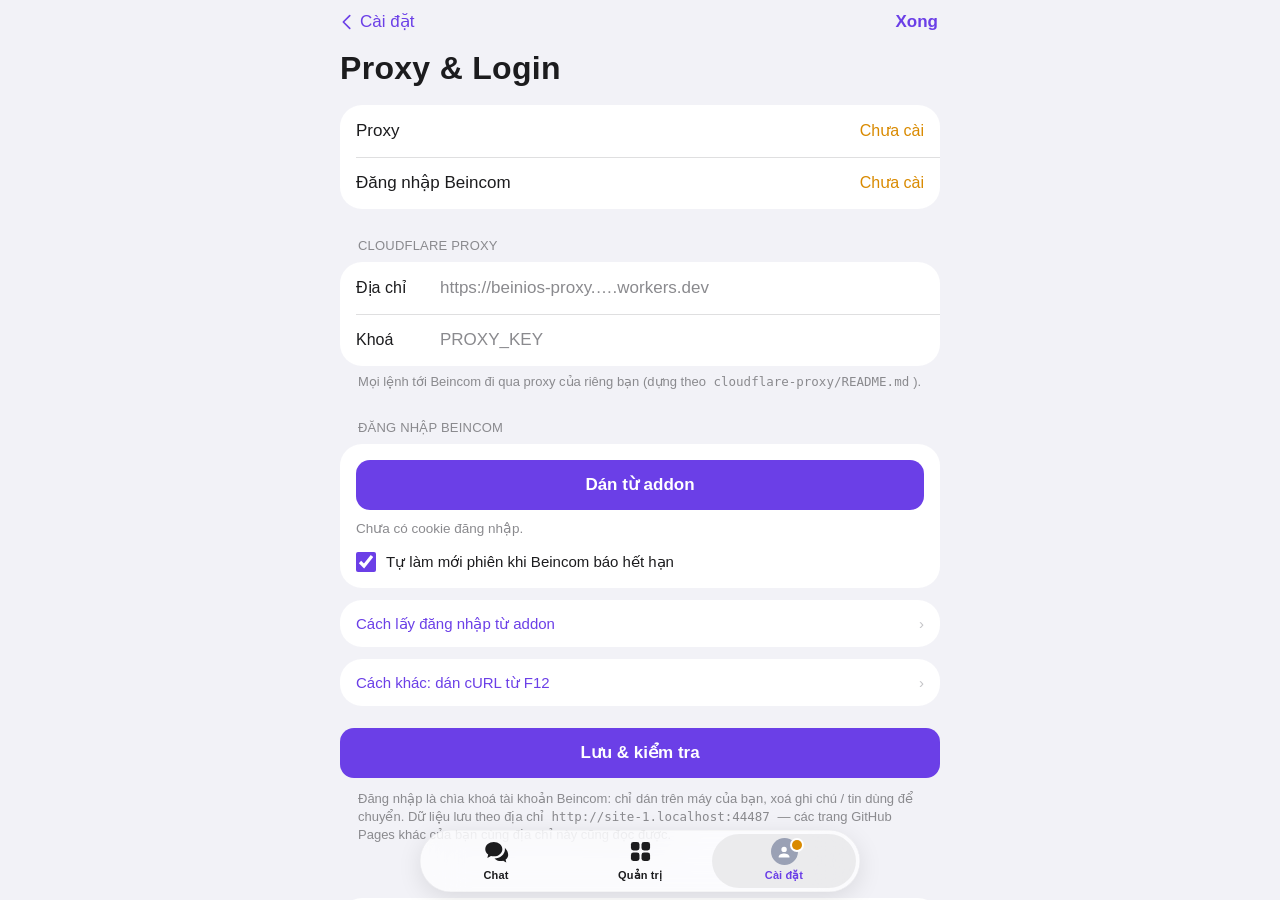
==== commit 62ef4fbf: "BeinIOS 1.5.0: Trang cá nhân (sửa trên Beincom), Nhật ký của tôi, thanh dưới kiểu Telegram - Tài kho" ====
--- a/index.html
+++ b/index.html
@@ -67,17 +67,37 @@
     svg.i { display: block; fill: none; stroke: currentColor; stroke-width: 1.8; stroke-linecap: round; stroke-linejoin: round; }
 
     main { flex: 1; position: relative; min-height: 0; }
-    main iframe { position: absolute; inset: 0; width: 100%; height: 100%; border: 0; display: none; background: var(--bg); }
+    /* Trang Chat / Quản trị dừng trên thanh dưới (ô gõ tin không bị che) */
+    main iframe { position: absolute; inset: 0 0 var(--tb-space) 0; width: 100%; height: calc(100% - var(--tb-space)); border: 0; display: none; background: var(--bg); }
     main iframe.on { display: block; }
 
-    /* ---------- Thanh dưới ---------- */
+    /* ---------- Thanh dưới: viên nổi kiểu Telegram (nền kính trong nhẹ, icon đen, mục đang mở có nền xám) — hiện cả
+       khi mở Cài đặt ---------- */
+    :root {
+      --tb-h: 62px;
+      --tb-gap: max(8px, calc(env(safe-area-inset-bottom, 0px) - 12px));
+      --tb-space: calc(var(--tb-h) + var(--tb-gap) + 8px);
+      --tb-glass: rgba(255, 255, 255, 0.7);
+      --tb-on: rgba(0, 0, 0, 0.065);
+    }
+    @media (prefers-color-scheme: dark) {
+      :root { --tb-glass: rgba(30, 30, 32, 0.72); --tb-on: rgba(255, 255, 255, 0.11); }
+    }
     nav.tabbar {
+      position: fixed;
+      z-index: 60;
+      left: 50%;
+      bottom: var(--tb-gap);
+      transform: translateX(-50%);
+      width: min(calc(100% - 24px), 440px);
+      height: var(--tb-h);
       display: flex;
-      background: var(--nav);
-      -webkit-backdrop-filter: saturate(180%) blur(20px);
-      backdrop-filter: saturate(180%) blur(20px);
-      border-top: 0.5px solid var(--line);
-      padding-bottom: env(safe-area-inset-bottom, 0px);
+      padding: 4px;
+      border-radius: 999px;
+      background: var(--tb-glass);
+      -webkit-backdrop-filter: saturate(180%) blur(22px);
+      backdrop-filter: saturate(180%) blur(22px);
+      box-shadow: 0 6px 24px rgba(0, 0, 0, 0.1), inset 0 0 0 0.5px var(--glass-edge);
     }
     nav.tabbar button {
       flex: 1;
@@ -85,19 +105,22 @@
       display: flex;
       flex-direction: column;
       align-items: center;
-      gap: 2px;
-      padding: 6px 0 4px;
+      justify-content: center;
+      gap: 3px;
       border: 0;
+      border-radius: 999px;
       background: none;
-      color: var(--sub);
-      font-size: 10.5px;
-      font-weight: 500;
+      color: var(--text);
+      font-size: 11px;
+      font-weight: 600;
       letter-spacing: 0.1px;
       cursor: pointer;
-    }
-    nav.tabbar svg.i { width: 26px; height: 26px; stroke-width: 1.6; }
-    nav.tabbar button.on { color: var(--accent); }
-    nav.tabbar button.on svg.i { stroke-width: 2; }
+      transition: background-color 0.2s;
+    }
+    nav.tabbar svg.i { width: 27px; height: 27px; }
+    nav.tabbar svg.f { fill: currentColor; stroke: none; }
+    nav.tabbar .tab-av { display: grid; place-items: center; width: 27px; height: 27px; }
+    nav.tabbar button.on { background: var(--tb-on); color: var(--accent); }
     nav.tabbar .badge {
       position: absolute;
       top: 2px;
@@ -114,7 +137,7 @@
       text-align: center;
     }
     nav.tabbar .badge:empty { display: none; }
-    nav.tabbar .dot { position: absolute; top: 5px; left: calc(50% + 9px); width: 8px; height: 8px; border-radius: 50%; display: none; }
+    nav.tabbar .dot { position: absolute; top: 6px; left: calc(50% + 8px); width: 10px; height: 10px; border-radius: 50%; display: none; box-shadow: 0 0 0 2px var(--card); }
     nav.tabbar .dot.warn { display: block; background: var(--warn); }
     nav.tabbar .dot.bad { display: block; background: var(--bad); }
 
@@ -133,7 +156,7 @@
       inset: 0;
       overflow-y: auto;
       -webkit-overflow-scrolling: touch;
-      padding: env(safe-area-inset-top, 0px) 16px calc(28px + env(safe-area-inset-bottom, 0px));
+      padding: env(safe-area-inset-top, 0px) 16px calc(var(--tb-space) + 20px);
       background: var(--bg);
     }
     .view[hidden] { display: none !important; }
@@ -172,7 +195,12 @@
     .glass.round { width: 44px; padding: 0; }
     .glass:active { filter: brightness(0.94); }
     .tg-title { position: absolute; left: 96px; right: 96px; text-align: center; font-size: 17px; font-weight: 600; white-space: nowrap; overflow: hidden; text-overflow: ellipsis; opacity: 0; transition: opacity 0.2s; }
-    .tg-top.scrolled .tg-title { opacity: 1; }
+    .tg-top.scrolled .tg-title, .tg-title.on { opacity: 1; }
+    .glass[hidden] { display: none; }
+    .glass.save { color: var(--accent); font-weight: 600; }
+    .glass:disabled { opacity: 0.5; }
+    .profile .pf-av { display: block; border-radius: 50%; }
+    .profile .pf-user { padding: 0; border: 0; background: none; color: inherit; font: inherit; cursor: pointer; }
     .profile { display: flex; flex-direction: column; align-items: center; gap: 4px; margin-top: -48px; padding-bottom: 6px; text-align: center; }
     .profile .bein-avatar { transform-origin: 50% 70%; box-shadow: 0 4px 18px rgba(0, 0, 0, 0.08); }
     .profile b { max-width: 100%; margin-top: 14px; font-size: 27px; font-weight: 600; letter-spacing: 0.1px; line-height: 1.15; overflow-wrap: anywhere; }
@@ -192,6 +220,19 @@
     .tg .row.info .v.link { color: var(--accent); }
     .tg .row.info .v.ok { color: var(--ok); }
     .tg .row.info .v.warn { color: var(--warn); }
+    .tg .row.info .v.none { color: var(--sub); }
+    /* Trang cá nhân › Sửa: ô nhập nằm gọn trong dòng, giữ kiểu nhãn trên / giá trị dưới */
+    .tg .row.edit { cursor: default; }
+    .tg .row.edit:active { background: none; }
+    .tg .row.info .in { width: 100%; min-width: 0; padding: 2px 0; border: 0; background: transparent; color: var(--text); font-family: inherit; font-size: 17px; line-height: 1.35; outline: none; }
+    .tg .row.info select.in { color: var(--accent); -webkit-appearance: none; appearance: none; }
+    .tg .row.info select[multiple].in { height: auto; padding: 4px 0; }
+    .tg .row.info .in:disabled { color: var(--sub); opacity: 1; -webkit-text-fill-color: var(--sub); }
+    .tg .row.info .pair { display: flex; gap: 10px; }
+    .tg .row.info .pair .cc { flex: 0 0 62px; }
+    .tg .row.info .hint { font-size: 13px; color: var(--sub); }
+    .group-note.bad { color: var(--bad); }
+    .group-note.ok { color: var(--ok); }
     /* Dòng hai tầng: tên + dòng phụ (cộng đồng, giá trị dài) */
     .tg .row .two { flex: 1; min-width: 0; display: flex; flex-direction: column; gap: 1px; }
     .tg .row .two b { font-weight: 400; overflow: hidden; text-overflow: ellipsis; white-space: nowrap; }
@@ -270,7 +311,7 @@
     .field { display: flex; align-items: center; gap: 10px; padding: 4px 16px; min-height: 52px; position: relative; }
     .field + .field::before { content: ''; position: absolute; top: 0; right: 0; left: 16px; border-top: 0.5px solid var(--line); }
     .field > span { width: 74px; flex: none; color: var(--text); }
-    .field input { flex: 1; min-width: 0; border: 0; background: transparent; color: var(--text); font: 16px/1.3 inherit; font-family: inherit; padding: 10px 0; outline: none; }
+    .field input { flex: 1; min-width: 0; border: 0; background: transparent; color: var(--text); font-family: inherit; font-size: 17px; line-height: 1.3; padding: 10px 0; outline: none; }
     .field input::placeholder { color: var(--sub); }
     .pad { padding: 16px; }
     .btn {
@@ -332,15 +373,15 @@
 
   <nav class="tabbar" aria-label="Ứng dụng">
     <button type="button" data-tab="chat" class="on">
-      <svg class="i" viewBox="0 0 24 24" aria-hidden="true"><path d="M7 4.5h10A3.5 3.5 0 0 1 20.5 8v6a3.5 3.5 0 0 1-3.5 3.5h-6.2L6.5 21v-3.5A3.5 3.5 0 0 1 3.5 14V8A3.5 3.5 0 0 1 7 4.5Z" /></svg>
+      <svg class="i f" viewBox="0 0 24 24" aria-hidden="true"><path d="M9.6 3.6c-4.2 0-7.6 2.8-7.6 6.3 0 1.9 1 3.6 2.6 4.8l-.7 3 3.2-1.7c.8.2 1.6.3 2.5.3 4.2 0 7.6-2.8 7.6-6.4S13.8 3.6 9.6 3.6Z" /><path d="M19.4 8.6c.1.4.1.8.1 1.3 0 4.6-4.3 8.1-9.3 8.3 1.3 1.4 3.4 2.3 5.7 2.3.7 0 1.4-.1 2-.2l2.8 1.5-.6-2.6c1.4-1 2.3-2.5 2.3-4.1 0-2.6-1.2-4.6-3-6.5Z" /></svg>
       <span>Chat</span><b class="badge" id="badge-chat"></b>
     </button>
     <button type="button" data-tab="dash">
-      <svg class="i" viewBox="0 0 24 24" aria-hidden="true"><rect x="4" y="4" width="6.5" height="6.5" rx="1.8" /><rect x="13.5" y="4" width="6.5" height="6.5" rx="1.8" /><rect x="4" y="13.5" width="6.5" height="6.5" rx="1.8" /><rect x="13.5" y="13.5" width="6.5" height="6.5" rx="1.8" /></svg>
+      <svg class="i f" viewBox="0 0 24 24" aria-hidden="true"><rect x="3.5" y="3.5" width="7.6" height="7.6" rx="2.2" /><rect x="12.9" y="3.5" width="7.6" height="7.6" rx="2.2" /><rect x="3.5" y="12.9" width="7.6" height="7.6" rx="2.2" /><rect x="12.9" y="12.9" width="7.6" height="7.6" rx="2.2" /></svg>
       <span>Quản trị</span><b class="badge" id="badge"></b>
     </button>
     <button type="button" data-tab="setup">
-      <svg class="i" viewBox="0 0 24 24" aria-hidden="true"><path d="M4 7h9M17 7h3M4 17h3M11 17h9" /><circle cx="15" cy="7" r="2.2" /><circle cx="9" cy="17" r="2.2" /></svg>
+      <span class="tab-av" id="tab-av"></span>
       <span>Cài đặt</span><i class="dot" id="dot"></i>
     </button>
   </nav>
@@ -463,15 +504,41 @@
       </div>
       <div class="wrap">
         <div class="profile" id="pf-head"></div>
-        <div class="list" id="pf-links" hidden></div>
-        <div class="list" id="pf-info"></div>
+        <div class="list">
+          <button type="button" class="row" id="pf-bprofile">
+            <i class="ic" style="--c: #ff453a"><svg class="i" viewBox="0 0 24 24"><circle cx="12" cy="8.5" r="3.6" /><path d="M5 19.5c.8-3.3 3.6-5.2 7-5.2s6.2 1.9 7 5.2" /></svg></i>
+            <span>Trang cá nhân</span><svg class="i chev" viewBox="0 0 24 24" aria-hidden="true"><path d="M9 6l6 6-6 6" /></svg>
+          </button>
+        </div>
+        <div class="list">
+          <button type="button" class="row" id="pf-notes">
+            <i class="ic" style="--c: #0a84ff"><svg class="i" viewBox="0 0 24 24"><path d="M7.5 3.5h9a1.5 1.5 0 0 1 1.5 1.5v15.5l-6-3.9-6 3.9V5a1.5 1.5 0 0 1 1.5-1.5Z" /></svg></i>
+            <span>Nhật ký của tôi</span><svg class="i chev" viewBox="0 0 24 24" aria-hidden="true"><path d="M9 6l6 6-6 6" /></svg>
+          </button>
+        </div>
+        <div id="pf-sections"></div>
         <div class="list">
           <button type="button" class="row" id="pf-login">
             <i class="ic" style="--c: #5e5ce6"><svg class="i" viewBox="0 0 24 24"><circle cx="8" cy="15" r="4" /><path d="M11 12l8.5-8.5M16.5 7l2.5 2.5M14.5 9l1.8 1.8" /></svg></i>
             <span>Proxy &amp; Login</span><em id="pf-login-state"></em><svg class="i chev" viewBox="0 0 24 24" aria-hidden="true"><path d="M9 6l6 6-6 6" /></svg>
           </button>
         </div>
-        <div id="pf-sections"></div>
+      </div>
+    </div>
+
+    <!-- Trang cá nhân: thông tin cơ bản trên Beincom (đọc user/me/profile), Sửa -> lưu thẳng lên Beincom -->
+    <div class="view tg" id="view-bprofile" hidden>
+      <div class="tg-top" id="bp-top">
+        <div class="wrap">
+          <button type="button" class="glass round" id="bp-back" aria-label="Tài khoản"><svg class="i" viewBox="0 0 24 24" width="24" height="24" aria-hidden="true"><path d="M15 5l-7 7 7 7" /></svg></button>
+          <button type="button" class="glass" id="bp-cancel" hidden>Huỷ</button>
+          <b class="tg-title on">Trang cá nhân</b>
+          <button type="button" class="glass" id="bp-edit">Sửa</button>
+        </div>
+      </div>
+      <div class="wrap">
+        <div id="bp-body"><p class="group-note">Đang tải…</p></div>
+        <p class="group-note" id="bp-note"></p>
       </div>
     </div>
 
@@ -560,18 +627,26 @@
       let current = 'chat';
 
       // ---------- Chuyển tab ----------
+      // Thanh dưới hiện cả khi mở Cài đặt (như Telegram): mục sáng là Cài đặt khi đang mở, không thì Chat / Quản trị
       function show(tab) {
         if (tab === 'setup') return openSetup('main');
         current = tab;
-        for (const b of tabs) b.classList.toggle('on', b.dataset.tab === tab);
         for (const [k, f] of Object.entries(frames)) {
           if (k === tab && !f.getAttribute('src')) f.src = f.dataset.src;
           f.classList.toggle('on', k === tab);
         }
+        closeSetup();
         history.replaceState(null, '', '#' + tab);
       }
       tabs.forEach((b) => b.addEventListener('click', () => show(b.dataset.tab)));
-      const closeSetup = () => $('setup').classList.remove('open');
+      const markTabs = () => {
+        const open = $('setup').classList.contains('open');
+        for (const b of tabs) b.classList.toggle('on', b.dataset.tab === (open ? 'setup' : current));
+      };
+      const closeSetup = () => {
+        $('setup').classList.remove('open');
+        markTabs();
+      };
 
       // Trang bên trong (hoặc luồng nền) xin mở một trang của ứng dụng: chuyển đúng tab, giữ phần # (cuộc trò chuyện, tab Dashboard).
       // setup('main' | 'login'): mở Cài đặt / Cài đặt › Proxy & Login (nút Login ở Chat, Quản trị). setChatBadge: số tin chưa đọc.
@@ -676,6 +751,7 @@
         renderSaved(cfg);
         const me = await PWA.me().catch(() => null);
         $('acct-avatar').replaceChildren(PWA.avatarEl(me, 52));
+        $('tab-av').replaceChildren(PWA.avatarEl(me, 27));
         $('acct-name').textContent = me?.name || 'Tài khoản Beincom';
         const sub = $('acct-sub');
         sub.querySelector('i').className = st.level === 'ok' ? '' : st.level;
@@ -689,7 +765,7 @@
       }
 
       // ---------- Cài đặt: Cài đặt chung · Tài khoản · một nhóm Quản trị · Proxy & Login ----------
-      const VIEWS = ['main', 'account', 'dset', 'login'];
+      const VIEWS = ['main', 'account', 'bprofile', 'dset', 'login'];
       function showView(view) {
         const was = VIEWS.find((v) => !$('view-' + v).hidden);
         for (const v of VIEWS) $('view-' + v).hidden = v !== view;
@@ -740,7 +816,6 @@
         'Tự quét': icon('#ff9f0a', '<circle cx="12" cy="12" r="8.5" /><path d="M12 7.5V12l3 2" />'),
         'Chạy thử': icon('#af52de', '<path d="M9.5 3.5h5M10.5 3.5v5.2L5.6 17a2.3 2.3 0 0 0 2 3.5h8.8a2.3 2.3 0 0 0 2-3.5l-4.9-8.3V3.5M7.6 14.5h8.8" />'),
       };
-      const ICON_LINK = icon('', '<circle cx="12" cy="12" r="8.5" /><path d="M3.5 12h17M12 3.5c2.3 2.4 3.4 5.2 3.4 8.5s-1.1 6.1-3.4 8.5c-2.3-2.4-3.4-5.2-3.4-8.5s1.1-6.1 3.4-8.5Z" />');
       const make = (tag, props = {}, ...kids) => {
         const e = Object.assign(document.createElement(tag), props);
         e.append(...kids);
@@ -750,33 +825,24 @@
       async function renderProfile() {
         const { state, settings, chatOverviewCache } = await page.store.get('local', ['state', 'settings', 'chatOverviewCache']);
         const p = BG.selfProfile({ me: state?.me, chatMe: chatOverviewCache?.me, groups: state?.snapshot?.groups || [], settings: { ...BG.DEFAULT_SETTINGS, ...settings }, lastScan: state?.lastScan, lastResult: state?.lastResult });
-        const me = p.avatar ? { name: p.name, avatar: p.avatar, chatId: p.chatId } : (await PWA.me().catch(() => null)) || { name: p.name, chatId: p.chatId };
-        // Đầu trang: avatar lớn giữa, tên, @tên đăng nhập • tóm tắt
-        const name = make('b', { textContent: p.name || 'Tài khoản Beincom' });
+        // Vừa sửa ở Trang cá nhân: dùng tên mới đọc từ Beincom (lần quét sau mới cập nhật state.me)
+        const fullname = (bp?.username === p.username && bp?.fullname) || p.name;
+        const me = p.avatar ? { name: fullname, avatar: p.avatar, chatId: p.chatId } : (await PWA.me().catch(() => null)) || { name: fullname, chatId: p.chatId };
+        // Đầu trang: avatar lớn giữa (chạm: trang cá nhân trên Beincom), tên, @tên đăng nhập (chạm để chép) • tóm tắt
+        const name = make('b', { textContent: fullname || 'Tài khoản Beincom' });
         if (p.verified) name.append(make('i', { className: 'vb', title: 'Đã xác minh', textContent: '✓' }));
-        const sub = make('span', { textContent: [p.username ? '@' + p.username : '', p.summary].filter(Boolean).join(' • ') || 'Chưa đọc được tài khoản — bấm Quét ngay ở Quản trị' });
-        $('pf-head').replaceChildren(PWA.avatarEl(me, 104), name, sub);
-        $('pf-title').textContent = p.name || 'Tài khoản';
-        // Thẻ hành động (chữ màu nhấn, như "Đổi ảnh đại diện" của Telegram): trang cá nhân trên Beincom
-        $('pf-links').replaceChildren(...p.links.map((l) => make('a', { className: 'row accent', href: l.href, target: '_blank', rel: 'noopener', innerHTML: ICON_LINK }, make('span', { textContent: l.label }))));
-        $('pf-links').hidden = !p.links.length;
-        // Tài khoản: dòng thông tin như hồ sơ Telegram (nhãn nhỏ trên, giá trị dưới); tên đăng nhập, mã: chạm để chép
-        const info = p.sections.find((s) => s.title === 'Tài khoản');
-        $('pf-info').replaceChildren(
-          ...(info?.rows || []).map((r) => {
-            const copy = r.copy || /^@/.test(r.value);
-            const row = make('button', { type: 'button', className: 'row info' + (copy ? '' : ' static') }, make('small', { textContent: r.label }), make('span', { className: 'v ' + (r.tone || (/^@/.test(r.value) ? 'link' : '')), textContent: r.value }));
-            if (copy) {
-              row.title = 'Chạm để chép';
-              row.addEventListener('click', () => copyText(r.label, r.value));
-            }
-            return row;
-          }),
-        );
-        // Quyền quản trị (cộng đồng: avatar tròn + vai trò), Addon (icon màu); giá trị dài xuống dòng phụ
+        const sub = make('span');
+        if (p.username) sub.append(make('button', { type: 'button', className: 'pf-user', title: 'Chạm để chép', textContent: '@' + p.username, onclick: () => copyText('Tên đăng nhập', '@' + p.username) }), p.summary ? ' • ' + p.summary : '');
+        else sub.textContent = p.summary || 'Chưa đọc được tài khoản — bấm Quét ngay ở Quản trị';
+        const av = PWA.avatarEl(me, 104);
+        const link = p.links[0];
+        $('pf-head').replaceChildren(link ? make('a', { className: 'pf-av', href: link.href, target: '_blank', rel: 'noopener', title: link.label }, av) : av, name, sub);
+        $('pf-title').textContent = fullname || 'Tài khoản';
+        // Quyền quản trị (cộng đồng: avatar tròn + vai trò), Addon (icon màu); giá trị dài xuống dòng phụ. Phần "Tài khoản"
+        // (tên đăng nhập, mã, Chat) không hiện: tên đăng nhập đã ở dưới tên, Chat đã có ở thanh dưới.
         const nodes = [];
         for (const sec of p.sections) {
-          if (sec === info) continue;
+          if (sec.title === 'Tài khoản') continue;
           nodes.push(make('div', { className: 'group-label', textContent: sec.title }));
           const list = make('div', { className: 'list' });
           for (const r of sec.rows) {
@@ -797,6 +863,189 @@
         Object.assign($('pf-login-state'), { textContent: st.short, className: st.level });
         pfScroll();
       }
+
+      // Nhật ký của tôi = Nhật ký cá nhân của Beincom Chat (tin nhắn cho chính mình, như "Tin nhắn đã lưu" của Telegram)
+      $('pf-notes').onclick = async () => {
+        const { chatOverviewCache: c, settings } = await page.store.get('local', ['chatOverviewCache', 'settings']);
+        const self = (c?.dms || []).find((d) => d.self && d.id);
+        if (self) return void BeinShell.open('chat.html#c=' + encodeURIComponent(self.id));
+        BeinShell.open('chat.html');
+        PWA.toast('Nhật ký của tôi', settings?.chatEnabled ? 'Chưa có Nhật ký cá nhân — nhắn cho chính mình một tin trên Beincom Chat để tạo.' : 'Bật Chat Beincom (tab Chat) để dùng Nhật ký cá nhân.');
+      };
+
+      // ---------- Trang cá nhân: thông tin cơ bản trên Beincom ----------
+      // Đọc user/me/profile (không gửi x-version-id: bản thấp bị 400). Sửa -> PUT user/me/profile như web Beincom (khoá
+      // snake_case): thông tin cơ bản { fullname, gender, birthday 'yyyy-MM-dd', language [mã], relationship_status } — tài
+      // khoản đã xác minh danh tính không đổi họ tên / giới tính / ngày sinh; liên hệ { country_code, phone, city }. Danh sách
+      // ngôn ngữ / thành phố: group/languages, group/cities?country_code=. Email đổi trên web Beincom.
+      const BIC_USER = 'https://api.beincom.com/v1/user/';
+      const BIC_GROUP = 'https://api.beincom.com/v1/group/';
+      const GENDERS = { MALE: 'Nam', FEMALE: 'Nữ', OTHERS: 'Khác' };
+      const RELATIONS = { SINGLE: 'Độc thân', IN_A_RELATIONSHIP: 'Đang hẹn hò', ENGAGED: 'Đã đính hôn', MARRIED: 'Đã kết hôn' };
+      const LANG_NAMES = { vi: 'Tiếng Việt', en: 'English' };
+      let bp = null; // hồ sơ Beincom vừa đọc
+      let bpAt = 0;
+      let bpLangs = null; // [{ code, local }]
+      let bpEditing = false;
+      async function bicJson(url, init = {}) {
+        const headers = { Accept: 'application/json', 'x-application': 'BIC_GROUP', 'x-platform': 'WEB', ...(init.body ? { 'Content-Type': 'application/json' } : {}), ...init.headers };
+        const r = await fetch(url, { ...init, headers });
+        const j = await r.json().catch(() => null);
+        if (!r.ok) throw new Error(j?.meta?.message || (r.status === 401 ? 'phiên đăng nhập Beincom hết hạn' : 'Beincom trả lỗi ' + r.status));
+        return j?.data;
+      }
+      const bday = (v) => {
+        const d = v ? new Date(v) : null;
+        return d && !isNaN(d) ? d : null;
+      };
+      const ymd = (d) => `${d.getFullYear()}-${String(d.getMonth() + 1).padStart(2, '0')}-${String(d.getDate()).padStart(2, '0')}`;
+      const langName = (code) => bpLangs?.find((l) => l.code === code)?.local || LANG_NAMES[code] || code;
+      async function loadLangs() {
+        if (bpLangs?.length) return;
+        try {
+          const d = await bicJson(BIC_GROUP + 'languages', { headers: { 'x-version-id': '2.0.0' } });
+          bpLangs = (Array.isArray(d) ? d : []).filter((l) => l?.code).map((l) => ({ code: l.code, local: l.local || l.name || l.code }));
+        } catch {}
+      }
+      const bpNote = (text, cls = '') => Object.assign($('bp-note'), { textContent: text, className: 'group-note ' + cls });
+      async function loadBprofile() {
+        setBpEdit(false);
+        bpNote('');
+        if (!bp) $('bp-body').replaceChildren(make('p', { className: 'group-note', textContent: 'Đang tải từ Beincom…' }));
+        try {
+          const [p] = await Promise.all([bicJson(BIC_USER + 'me/profile'), loadLangs()]);
+          bp = p || {};
+          bpAt = Date.now();
+          if (!bpEditing) renderBp();
+        } catch (e) {
+          if (!bp) $('bp-body').replaceChildren();
+          bpNote('Không đọc được trang cá nhân: ' + e.message + '.', 'bad');
+        }
+      }
+      const bpCard = (title, rows) => [make('div', { className: 'group-label', textContent: title }), make('div', { className: 'list' }, ...rows)];
+      function renderBp() {
+        const p = bp || {};
+        const d = bday(p.birthday);
+        const row = (label, value) => make('div', { className: 'row info static' }, make('small', { textContent: label }), make('span', { className: 'v' + (value ? '' : ' none'), textContent: value || 'Chưa có' }));
+        $('bp-body').replaceChildren(
+          ...bpCard('Thông tin cơ bản', [
+            row('Họ và tên', p.fullname),
+            row('Giới tính', GENDERS[p.gender]),
+            row('Ngày sinh', d ? d.toLocaleDateString('vi-VN', { day: '2-digit', month: '2-digit', year: 'numeric' }) : ''),
+            row('Ngôn ngữ', (p.language || []).map(langName).join(', ')),
+            row('Tình trạng quan hệ', RELATIONS[p.relationship_status]),
+          ]),
+          ...bpCard('Liên hệ', [row('Email', p.email), row('Số điện thoại', p.phone ? `${p.country_code || ''} ${p.phone}`.trim() : ''), row('Thành phố', p.city)]),
+        );
+        bpNote(`Lấy từ Beincom lúc ${fmtTime(bpAt)}. Bấm Sửa để thay đổi — lưu thẳng lên Beincom.` + (p.is_verified ? ' Tài khoản đã xác minh danh tính: không đổi được họ tên, giới tính, ngày sinh.' : ''));
+      }
+      function renderBpEdit() {
+        const p = bp || {};
+        const locked = !!p.is_verified;
+        const field = (label, ...kids) => make('label', { className: 'row info edit' }, make('small', { textContent: label }), ...kids);
+        const select = (id, opts, value, props = {}) => {
+          const el = make('select', { id, className: 'in', ...props }, ...opts.map(([v, t]) => make('option', { value: v, textContent: t })));
+          el.value = value || '';
+          return el;
+        };
+        const d = bday(p.birthday);
+        const langs = bpLangs?.length ? bpLangs : [...new Set(['vi', 'en', ...(p.language || [])])].map((code) => ({ code, local: langName(code) }));
+        const lang = make('select', { id: 'bp-language', className: 'in', multiple: true, size: Math.min(6, langs.length) }, ...langs.map((l) => make('option', { value: l.code, textContent: l.local, selected: (p.language || []).includes(l.code) })));
+        const city = select('bp-city', [['', 'Chưa chọn'], ...(p.city ? [[p.city, p.city]] : [])], p.city);
+        const cc = make('input', { id: 'bp-cc', className: 'in cc', value: p.country_code || '+84', inputMode: 'tel', autocomplete: 'off', placeholder: '+84' });
+        $('bp-body').replaceChildren(
+          ...bpCard('Thông tin cơ bản', [
+            field('Họ và tên', make('input', { id: 'bp-fullname', className: 'in', value: p.fullname || '', maxLength: 64, autocomplete: 'off', disabled: locked })),
+            field('Giới tính', select('bp-gender', [['', 'Chưa chọn'], ...Object.entries(GENDERS)], p.gender, { disabled: locked })),
+            field('Ngày sinh', make('input', { id: 'bp-birthday', className: 'in', type: 'date', min: '1902-01-01', max: ymd(new Date()), value: d ? ymd(d) : '', disabled: locked })),
+            field('Ngôn ngữ', lang, make('span', { className: 'hint', textContent: 'Chọn được nhiều ngôn ngữ' })),
+            field('Tình trạng quan hệ', select('bp-relationship', [['', 'Không hiển thị'], ...Object.entries(RELATIONS)], p.relationship_status)),
+          ]),
+          ...bpCard('Liên hệ', [
+            make('div', { className: 'row info static' }, make('small', { textContent: 'Email' }), make('span', { className: 'v' + (p.email ? '' : ' none'), textContent: p.email || 'Chưa có' }), make('span', { className: 'hint', textContent: 'Đổi email trên web Beincom' })),
+            field('Số điện thoại', make('span', { className: 'pair' }, cc, make('input', { id: 'bp-phone', className: 'in', type: 'tel', value: p.phone || '', inputMode: 'tel', autocomplete: 'off', placeholder: 'Số điện thoại' }))),
+            field('Thành phố', city),
+          ]),
+        );
+        loadCities(cc.value, p.city);
+        cc.addEventListener('change', () => loadCities(cc.value, $('bp-city')?.value));
+        bpNote(locked ? 'Tài khoản đã xác minh danh tính: không đổi được họ tên, giới tính, ngày sinh.' : '');
+      }
+      // Thành phố theo mã quốc gia; không đọc được danh sách thì cho gõ tay
+      async function loadCities(cc, keep) {
+        let list = null;
+        try {
+          const d = await bicJson(BIC_GROUP + 'cities?country_code=' + encodeURIComponent(cc || '+84'), { headers: { 'x-version-id': '2.0.0' } });
+          list = (Array.isArray(d) ? d : []).map((c) => c?.name).filter(Boolean);
+        } catch {}
+        const cur = $('bp-city');
+        if (!cur || !bpEditing) return;
+        if (!list?.length) return void cur.replaceWith(make('input', { id: 'bp-city', className: 'in', value: keep || '', autocomplete: 'off', placeholder: 'Thành phố' }));
+        const names = [...new Set([...(keep && !list.includes(keep) ? [keep] : []), ...list])];
+        const sel = make('select', { id: 'bp-city', className: 'in' }, make('option', { value: '', textContent: 'Chưa chọn' }), ...names.map((n) => make('option', { value: n, textContent: n })));
+        sel.value = keep || '';
+        cur.replaceWith(sel);
+      }
+      function setBpEdit(on) {
+        bpEditing = on;
+        $('bp-back').hidden = on;
+        $('bp-cancel').hidden = !on;
+        $('bp-edit').textContent = on ? 'Lưu' : 'Sửa';
+        $('bp-edit').classList.toggle('save', on);
+        if (on) renderBpEdit();
+        else if (bp) renderBp();
+      }
+      async function saveBp() {
+        const p = bp || {};
+        const val = (id) => $(id)?.value ?? '';
+        const basic = {};
+        if (!p.is_verified) {
+          basic.fullname = val('bp-fullname').trim();
+          if (!basic.fullname) return bpNote('Họ và tên không được để trống.', 'bad');
+          basic.gender = val('bp-gender') || undefined;
+          basic.birthday = val('bp-birthday') || undefined;
+        }
+        basic.language = [...($('bp-language')?.selectedOptions || [])].map((o) => o.value);
+        basic.relationship_status = val('bp-relationship') || null;
+        const contact = { country_code: val('bp-cc').trim() || null, phone: val('bp-phone').replace(/[\s.-]/g, '') || null, city: val('bp-city').trim() || null };
+        if (contact.phone && !/^\+\d{1,4}$/.test(contact.country_code || '')) return bpNote('Mã quốc gia viết dạng +84.', 'bad');
+        if (contact.phone && !/^\d{6,15}$/.test(contact.phone)) return bpNote('Số điện thoại chỉ gồm 6–15 chữ số.', 'bad');
+        if (!contact.phone && !p.phone) contact.country_code = p.country_code || null;
+        const d = bday(p.birthday);
+        const was = { fullname: p.fullname, gender: p.gender || undefined, birthday: d ? ymd(d) : undefined, language: p.language || [], relationship_status: p.relationship_status || null };
+        const same = (a, b) => JSON.stringify(a ?? null) === JSON.stringify(b ?? null);
+        const basicChanged = Object.keys(basic).some((k) => !same(basic[k], was[k]));
+        const contactChanged = !same(contact, { country_code: p.country_code || null, phone: p.phone || null, city: p.city || null });
+        if (!basicChanged && !contactChanged) {
+          setBpEdit(false);
+          return bpNote('Không có gì thay đổi.');
+        }
+        const btn = $('bp-edit');
+        btn.disabled = true;
+        bpNote('Đang lưu lên Beincom…');
+        try {
+          if (basicChanged) await bicJson(BIC_USER + 'me/profile', { method: 'PUT', body: JSON.stringify(basic) });
+          if (contactChanged) await bicJson(BIC_USER + 'me/profile', { method: 'PUT', body: JSON.stringify(contact) });
+          PWA.toast('Đã lưu', 'Trang cá nhân trên Beincom đã cập nhật.');
+          await loadBprofile();
+          bpNote('Đã lưu lên Beincom lúc ' + fmtTime(Date.now()) + '.', 'ok');
+        } catch (e) {
+          bpNote('Không lưu được: ' + e.message + '.', 'bad');
+        } finally {
+          btn.disabled = false;
+        }
+      }
+      $('pf-bprofile').onclick = () => openSetup('bprofile');
+      $('bp-back').onclick = () => {
+        showView('account');
+        renderProfile();
+      };
+      $('bp-cancel').onclick = () => {
+        setBpEdit(false);
+        bpNote('');
+      };
+      $('bp-edit').onclick = () => (bpEditing ? saveBp() : bp && setBpEdit(true));
+      $('view-bprofile').addEventListener('scroll', () => $('bp-top').classList.toggle('scrolled', $('view-bprofile').scrollTop > 4), { passive: true });
       // Cuộn: avatar thu nhỏ, mờ dần; tên lên giữa thanh trên (nền mờ) khi tên lớn đã khuất
       function pfScroll() {
         const view = $('view-account');
@@ -827,12 +1076,14 @@
           if (cfg.status && !cfg.status.ok) line(cfg.status.code === 'session' ? 'Phiên đăng nhập Beincom hết hạn (' + (cfg.status.host === 'chat' ? 'Chat' : 'Beincom') + ') — dán đăng nhập mới.' : 'Proxy báo lỗi lần gần nhất: ' + cfg.status.code, 'bad');
         }
         if (view === 'account') renderProfile();
+        if (view === 'bprofile') loadBprofile();
         if (view === 'dset') openDset(arg);
         if (view === 'main') checkUpdate();
         renderNotif();
         renderAccount();
         renderAdminStates();
         $('setup').classList.add('open');
+        markTabs();
         showView(view);
       }
       $('close').onclick = closeSetup;
@@ -1029,6 +1280,7 @@
 
       // ---------- Khởi động ----------
       if ('serviceWorker' in navigator) navigator.serviceWorker.register('sw.js', { updateViaCache: 'none' }).catch((e) => console.warn('BeinIOS: không đăng ký được service worker', e));
+      $('tab-av').replaceChildren(PWA.avatarEl(null, 27));
       $('ver-addon').textContent = 'v' + PWA.manifest().version;
       $('ver-ios').textContent = PWA.VERSION;
       // Bản mới trên GitHub Pages: so phiên bản addon (manifest.json) và BeinIOS (pwa-shim.js) với bản đang chạy. iPhone giữ
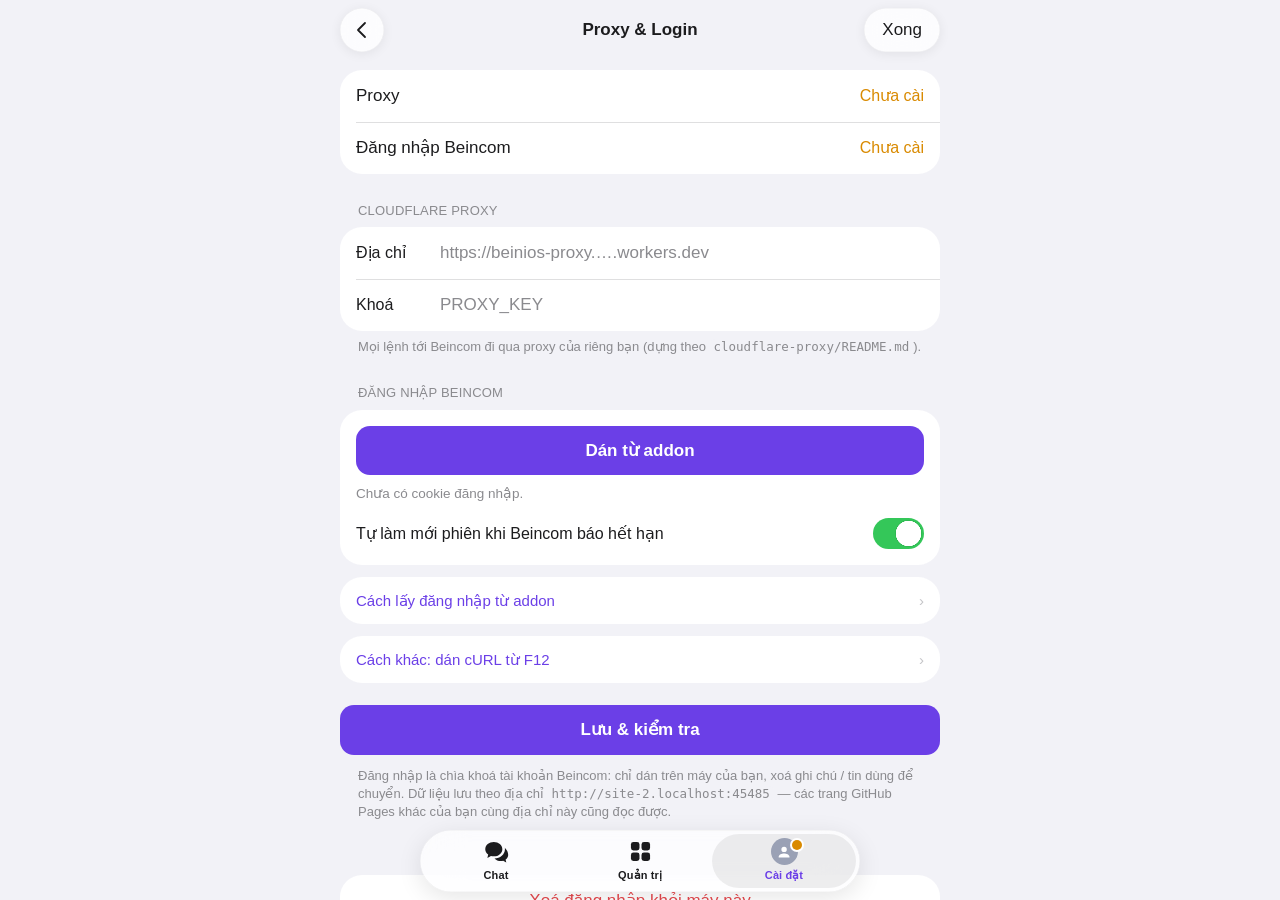
==== commit 710833a1: "BeinIOS 1.5.1: Nhật ký của tôi mở thẳng, cài đặt con cùng kiểu Cài đặt - Nhật ký của tôi: trang Chat" ====
--- a/index.html
+++ b/index.html
@@ -35,6 +35,7 @@
       --press: rgba(0, 0, 0, 0.05);
       --glass: rgba(255, 255, 255, 0.78);
       --glass-edge: rgba(0, 0, 0, 0.06);
+      --sw-off: #e9e9eb;
       color-scheme: light;
     }
     @media (prefers-color-scheme: dark) {
@@ -50,6 +51,7 @@
         --press: rgba(255, 255, 255, 0.06);
         --glass: rgba(44, 44, 46, 0.72);
         --glass-edge: rgba(255, 255, 255, 0.08);
+        --sw-off: #39393d;
         color-scheme: dark;
       }
     }
@@ -162,9 +164,10 @@
     .view[hidden] { display: none !important; }
     .view.slide-in { animation: slide-in 0.28s cubic-bezier(0.2, 0.8, 0.2, 1); }
     /* Cài đặt › một nhóm của Quản trị: tiêu đề + trang cài đặt thật của addon bên dưới */
-    .view.dset { display: flex; flex-direction: column; overflow: hidden; padding-left: 0; padding-right: 0; padding-bottom: 0; }
-    .dset-top { padding: 0 16px; }
-    .dset-top h1.large { margin-bottom: 4px; }
+    .view.dset { display: flex; flex-direction: column; overflow: hidden; padding: 0; }
+    .view.dset .tg-top { margin: 0; }
+    .bar.main-bar { height: 60px; }
+    .tg .tg-top + .wrap > :first-child { margin-top: 10px; }
     #f-set { flex: 1; width: 100%; border: 0; background: transparent; opacity: 0; transition: opacity 0.2s; }
     #f-set.ready { opacity: 1; }
     .dset-wait { position: absolute; left: 0; right: 0; top: 150px; text-align: center; color: var(--sub); font-size: 14px; }
@@ -345,8 +348,21 @@
     textarea:focus, .field input:focus-visible { outline: 2px solid color-mix(in srgb, var(--accent) 45%, transparent); outline-offset: 0; }
     .saved { margin-top: 10px; font-size: 13.5px; color: var(--ok); }
     .saved.none { color: var(--sub); }
-    .check { display: flex; gap: 10px; align-items: center; margin-top: 12px; font-size: 15px; }
-    .check input { width: 20px; height: 20px; accent-color: var(--accent); margin: 0; }
+    /* Công tắc kiểu iPhone (núm vẽ bằng nền), cùng kiểu với các trang cài đặt con */
+    .check { display: flex; flex-direction: row-reverse; justify-content: space-between; gap: 12px; align-items: center; margin-top: 14px; font-size: 16px; cursor: pointer; }
+    .check input {
+      -webkit-appearance: none;
+      appearance: none;
+      flex: none;
+      width: 51px;
+      height: 31px;
+      margin: 0;
+      border-radius: 31px;
+      background: var(--sw-off) radial-gradient(circle, #fff 12.5px, rgba(0, 0, 0, 0.08) 13px, transparent 14px) no-repeat 0 0 / 31px 31px;
+      transition: background-color 0.2s, background-position 0.2s;
+      cursor: pointer;
+    }
+    .check input:checked { background-color: #34c759; background-position: 20px 0; }
     details.help { margin-top: 12px; background: var(--card); border-radius: 22px; padding: 0 16px; }
     details.help summary { cursor: pointer; padding: 13px 0; font-size: 15px; color: var(--accent); list-style: none; }
     details.help summary::-webkit-details-marker { display: none; }
@@ -390,7 +406,7 @@
     <!-- Cài đặt chung -->
     <div class="view" id="view-main">
       <div class="wrap">
-        <div class="bar"><span></span><button type="button" class="bar-btn strong" id="close">Xong</button></div>
+        <div class="bar main-bar"><span></span><button type="button" class="glass" id="close">Xong</button></div>
         <h1 class="large">Cài đặt</h1>
 
         <button type="button" class="acct" id="acct" aria-label="Tài khoản — Hồ sơ cá nhân">
@@ -398,6 +414,67 @@
           <span class="acct-text"><b id="acct-name">Tài khoản Beincom</b><small id="acct-sub"><i></i><span>Đang kiểm tra…</span></small></span>
           <svg class="i chev" viewBox="0 0 24 24" aria-hidden="true"><path d="M9 6l6 6-6 6" /></svg>
         </button>
+
+        <div class="group-label">Quản trị</div>
+        <div class="list" id="admin-list">
+          <button type="button" class="row" data-sec="scan">
+            <i class="ic" style="--c: #34c759"><svg class="i" viewBox="0 0 24 24"><path d="M3 12h4l3-7 4 14 3-7h4" /></svg></i>
+            <span>Hoạt động &amp; quét</span><em id="st-scan"></em><svg class="i chev" viewBox="0 0 24 24" aria-hidden="true"><path d="M9 6l6 6-6 6" /></svg>
+          </button>
+          <button type="button" class="row" data-sec="auto">
+            <i class="ic" style="--c: #ff9f0a"><svg class="i" viewBox="0 0 24 24"><path d="M13 3 5 13.5h6L10 21l8-10.5h-6Z" /></svg></i>
+            <span>Tự xử lý</span><em id="st-auto"></em><svg class="i chev" viewBox="0 0 24 24" aria-hidden="true"><path d="M9 6l6 6-6 6" /></svg>
+          </button>
+          <button type="button" class="row" data-sec="watch">
+            <i class="ic" style="--c: #32ade6"><svg class="i" viewBox="0 0 24 24"><path d="M2.5 12S6 5.5 12 5.5 21.5 12 21.5 12 18 18.5 12 18.5 2.5 12 2.5 12Z" /><circle cx="12" cy="12" r="2.8" /></svg></i>
+            <span>Theo dõi &amp; nhắc việc</span><svg class="i chev" viewBox="0 0 24 24" aria-hidden="true"><path d="M9 6l6 6-6 6" /></svg>
+          </button>
+          <button type="button" class="row" data-sec="rules">
+            <i class="ic" style="--c: #5856d6"><svg class="i" viewBox="0 0 24 24"><circle cx="9.5" cy="8" r="3.2" /><path d="M3.5 19v-1a4 4 0 0 1 4-4h4a4 4 0 0 1 4 4v1M16 4.8a3.2 3.2 0 0 1 0 6.4M18.5 14.3a4 4 0 0 1 2 3.5V19" /></svg></i>
+            <span>Quy tắc thành viên</span><svg class="i chev" viewBox="0 0 24 24" aria-hidden="true"><path d="M9 6l6 6-6 6" /></svg>
+          </button>
+          <button type="button" class="row" data-sec="postRules">
+            <i class="ic" style="--c: #ff2d55"><svg class="i" viewBox="0 0 24 24"><path d="M7 3h7l5 5v13H7Z" /><path d="M14 3v5h5M10 13h6M10 17h6" /></svg></i>
+            <span>Quy tắc bài viết</span><svg class="i chev" viewBox="0 0 24 24" aria-hidden="true"><path d="M9 6l6 6-6 6" /></svg>
+          </button>
+        </div>
+
+        <div class="group-label">Tích hợp</div>
+        <div class="list">
+          <button type="button" class="row" data-sec="chat">
+            <i class="ic" style="--c: #30b0c7"><svg class="i" viewBox="0 0 24 24"><path d="M7 4.5h10A3.5 3.5 0 0 1 20.5 8v6a3.5 3.5 0 0 1-3.5 3.5h-6.2L6.5 21v-3.5A3.5 3.5 0 0 1 3.5 14V8A3.5 3.5 0 0 1 7 4.5Z" /></svg></i>
+            <span>Chat Beincom</span><em id="st-chat"></em><svg class="i chev" viewBox="0 0 24 24" aria-hidden="true"><path d="M9 6l6 6-6 6" /></svg>
+          </button>
+          <button type="button" class="row" data-sec="tg">
+            <i class="ic" style="--c: #2aabee"><svg class="i" viewBox="0 0 24 24"><path d="M21 3.5 3 10.8l6.3 2.4L12 20l3-4.6 4.6 3.4Z" /><path d="M9.3 13.2 21 3.5" /></svg></i>
+            <span>Telegram</span><em id="st-tg"></em><svg class="i chev" viewBox="0 0 24 24" aria-hidden="true"><path d="M9 6l6 6-6 6" /></svg>
+          </button>
+          <button type="button" class="row" data-sec="backup">
+            <i class="ic" style="--c: #8e8e93"><svg class="i" viewBox="0 0 24 24"><path d="M7.5 18.5a4 4 0 0 1-.6-8A5.8 5.8 0 0 1 18 9.6a4.5 4.5 0 0 1-.5 8.9Z" /><path d="M12 15.5v-5M9.8 12.6 12 10.4l2.2 2.2" /></svg></i>
+            <span>Sao lưu &amp; khôi phục</span><svg class="i chev" viewBox="0 0 24 24" aria-hidden="true"><path d="M9 6l6 6-6 6" /></svg>
+          </button>
+        </div>
+
+        <div class="group-label">Ứng dụng</div>
+        <div class="list">
+          <button type="button" class="row" id="notif">
+            <i class="ic" style="--c: #ff3b30"><svg class="i" viewBox="0 0 24 24"><path d="M6.5 16.5v-5a5.5 5.5 0 0 1 11 0v5l1.5 1.5H5Z" /><path d="M10 20.5a2 2 0 0 0 4 0" /></svg></i>
+            <span>Thông báo</span><em id="notif-state"></em>
+          </button>
+          <button type="button" class="row" id="go-look">
+            <i class="ic" style="--c: #af52de"><svg class="i" viewBox="0 0 24 24"><path d="M12 3.5a8.5 8.5 0 1 0 0 17c1 0 1.6-.7 1.6-1.5 0-1-.9-1.4-.9-2.4 0-.9.7-1.6 1.6-1.6h2.2a4 4 0 0 0 4-4c0-4.2-3.8-7.5-8.5-7.5Z" /><circle cx="7.8" cy="11" r=".6" /><circle cx="10.5" cy="7.6" r=".6" /><circle cx="14.6" cy="7.8" r=".6" /></svg></i>
+            <span>Giao diện Chat</span><svg class="i chev" viewBox="0 0 24 24" aria-hidden="true"><path d="M9 6l6 6-6 6" /></svg>
+          </button>
+          <button type="button" class="row" id="go-log">
+            <i class="ic" style="--c: #0a84ff"><svg class="i" viewBox="0 0 24 24"><path d="M9 6.5h11M9 12h11M9 17.5h11M4.5 6.5h.01M4.5 12h.01M4.5 17.5h.01" /></svg></i>
+            <span>Nhật ký</span><svg class="i chev" viewBox="0 0 24 24" aria-hidden="true"><path d="M9 6l6 6-6 6" /></svg>
+          </button>
+          <button type="button" class="row" id="reload">
+            <i class="ic" style="--c: #34c759"><svg class="i" viewBox="0 0 24 24"><path d="M19.5 12a7.5 7.5 0 1 1-2.2-5.3" /><path d="M19.5 4.5v4.5H15" /></svg></i>
+            <span>Tải lại ứng dụng</span>
+          </button>
+        </div>
+        <p class="group-note" id="notif-help"></p>
 
         <div class="group-label">Kết nối</div>
         <div class="list">
@@ -407,67 +484,6 @@
             <svg class="i chev" viewBox="0 0 24 24" aria-hidden="true"><path d="M9 6l6 6-6 6" /></svg>
           </button>
         </div>
-
-        <div class="group-label">Quản trị</div>
-        <div class="list" id="admin-list">
-          <button type="button" class="row" data-sec="scan">
-            <i class="ic" style="--c: #34c759"><svg class="i" viewBox="0 0 24 24"><path d="M3 12h4l3-7 4 14 3-7h4" /></svg></i>
-            <span>Hoạt động &amp; quét</span><em id="st-scan"></em><svg class="i chev" viewBox="0 0 24 24" aria-hidden="true"><path d="M9 6l6 6-6 6" /></svg>
-          </button>
-          <button type="button" class="row" data-sec="auto">
-            <i class="ic" style="--c: #ff9f0a"><svg class="i" viewBox="0 0 24 24"><path d="M13 3 5 13.5h6L10 21l8-10.5h-6Z" /></svg></i>
-            <span>Tự xử lý</span><em id="st-auto"></em><svg class="i chev" viewBox="0 0 24 24" aria-hidden="true"><path d="M9 6l6 6-6 6" /></svg>
-          </button>
-          <button type="button" class="row" data-sec="watch">
-            <i class="ic" style="--c: #32ade6"><svg class="i" viewBox="0 0 24 24"><path d="M2.5 12S6 5.5 12 5.5 21.5 12 21.5 12 18 18.5 12 18.5 2.5 12 2.5 12Z" /><circle cx="12" cy="12" r="2.8" /></svg></i>
-            <span>Theo dõi &amp; nhắc việc</span><svg class="i chev" viewBox="0 0 24 24" aria-hidden="true"><path d="M9 6l6 6-6 6" /></svg>
-          </button>
-          <button type="button" class="row" data-sec="rules">
-            <i class="ic" style="--c: #5856d6"><svg class="i" viewBox="0 0 24 24"><circle cx="9.5" cy="8" r="3.2" /><path d="M3.5 19v-1a4 4 0 0 1 4-4h4a4 4 0 0 1 4 4v1M16 4.8a3.2 3.2 0 0 1 0 6.4M18.5 14.3a4 4 0 0 1 2 3.5V19" /></svg></i>
-            <span>Quy tắc thành viên</span><svg class="i chev" viewBox="0 0 24 24" aria-hidden="true"><path d="M9 6l6 6-6 6" /></svg>
-          </button>
-          <button type="button" class="row" data-sec="postRules">
-            <i class="ic" style="--c: #ff2d55"><svg class="i" viewBox="0 0 24 24"><path d="M7 3h7l5 5v13H7Z" /><path d="M14 3v5h5M10 13h6M10 17h6" /></svg></i>
-            <span>Quy tắc bài viết</span><svg class="i chev" viewBox="0 0 24 24" aria-hidden="true"><path d="M9 6l6 6-6 6" /></svg>
-          </button>
-        </div>
-
-        <div class="group-label">Tích hợp</div>
-        <div class="list">
-          <button type="button" class="row" data-sec="chat">
-            <i class="ic" style="--c: #30b0c7"><svg class="i" viewBox="0 0 24 24"><path d="M7 4.5h10A3.5 3.5 0 0 1 20.5 8v6a3.5 3.5 0 0 1-3.5 3.5h-6.2L6.5 21v-3.5A3.5 3.5 0 0 1 3.5 14V8A3.5 3.5 0 0 1 7 4.5Z" /></svg></i>
-            <span>Chat Beincom</span><em id="st-chat"></em><svg class="i chev" viewBox="0 0 24 24" aria-hidden="true"><path d="M9 6l6 6-6 6" /></svg>
-          </button>
-          <button type="button" class="row" data-sec="tg">
-            <i class="ic" style="--c: #2aabee"><svg class="i" viewBox="0 0 24 24"><path d="M21 3.5 3 10.8l6.3 2.4L12 20l3-4.6 4.6 3.4Z" /><path d="M9.3 13.2 21 3.5" /></svg></i>
-            <span>Telegram</span><em id="st-tg"></em><svg class="i chev" viewBox="0 0 24 24" aria-hidden="true"><path d="M9 6l6 6-6 6" /></svg>
-          </button>
-          <button type="button" class="row" data-sec="backup">
-            <i class="ic" style="--c: #8e8e93"><svg class="i" viewBox="0 0 24 24"><path d="M7.5 18.5a4 4 0 0 1-.6-8A5.8 5.8 0 0 1 18 9.6a4.5 4.5 0 0 1-.5 8.9Z" /><path d="M12 15.5v-5M9.8 12.6 12 10.4l2.2 2.2" /></svg></i>
-            <span>Sao lưu &amp; đồng bộ</span><em id="st-sync"></em><svg class="i chev" viewBox="0 0 24 24" aria-hidden="true"><path d="M9 6l6 6-6 6" /></svg>
-          </button>
-        </div>
-
-        <div class="group-label">Ứng dụng</div>
-        <div class="list">
-          <button type="button" class="row" id="notif">
-            <i class="ic" style="--c: #ff3b30"><svg class="i" viewBox="0 0 24 24"><path d="M6.5 16.5v-5a5.5 5.5 0 0 1 11 0v5l1.5 1.5H5Z" /><path d="M10 20.5a2 2 0 0 0 4 0" /></svg></i>
-            <span>Thông báo</span><em id="notif-state"></em>
-          </button>
-          <button type="button" class="row" id="go-look">
-            <i class="ic" style="--c: #af52de"><svg class="i" viewBox="0 0 24 24"><path d="M12 3.5a8.5 8.5 0 1 0 0 17c1 0 1.6-.7 1.6-1.5 0-1-.9-1.4-.9-2.4 0-.9.7-1.6 1.6-1.6h2.2a4 4 0 0 0 4-4c0-4.2-3.8-7.5-8.5-7.5Z" /><circle cx="7.8" cy="11" r=".6" /><circle cx="10.5" cy="7.6" r=".6" /><circle cx="14.6" cy="7.8" r=".6" /></svg></i>
-            <span>Giao diện Chat</span><svg class="i chev" viewBox="0 0 24 24" aria-hidden="true"><path d="M9 6l6 6-6 6" /></svg>
-          </button>
-          <button type="button" class="row" id="go-log">
-            <i class="ic" style="--c: #0a84ff"><svg class="i" viewBox="0 0 24 24"><path d="M9 6.5h11M9 12h11M9 17.5h11M4.5 6.5h.01M4.5 12h.01M4.5 17.5h.01" /></svg></i>
-            <span>Nhật ký</span><svg class="i chev" viewBox="0 0 24 24" aria-hidden="true"><path d="M9 6l6 6-6 6" /></svg>
-          </button>
-          <button type="button" class="row" id="reload">
-            <i class="ic" style="--c: #34c759"><svg class="i" viewBox="0 0 24 24"><path d="M19.5 12a7.5 7.5 0 1 1-2.2-5.3" /><path d="M19.5 4.5v4.5H15" /></svg></i>
-            <span>Tải lại ứng dụng</span>
-          </button>
-        </div>
-        <p class="group-note" id="notif-help"></p>
 
         <div class="group-label">Về</div>
         <div class="list">
@@ -544,13 +560,11 @@
 
     <!-- Một nhóm cài đặt của Quản trị (trang cài đặt thật của addon, chỉ hiện nhóm đang chọn) -->
     <div class="view dset" id="view-dset" hidden>
-      <div class="dset-top">
+      <div class="tg-top">
         <div class="wrap">
-          <div class="bar">
-            <button type="button" class="bar-btn back" data-back><svg class="i" viewBox="0 0 24 24" width="22" height="22" aria-hidden="true"><path d="M15 5l-7 7 7 7" /></svg>Cài đặt</button>
-            <button type="button" class="bar-btn strong" data-close>Xong</button>
-          </div>
-          <h1 class="large" id="dset-title"></h1>
+          <button type="button" class="glass round" data-back aria-label="Cài đặt"><svg class="i" viewBox="0 0 24 24" width="24" height="24" aria-hidden="true"><path d="M15 5l-7 7 7 7" /></svg></button>
+          <b class="tg-title on" id="dset-title"></b>
+          <button type="button" class="glass" data-close>Xong</button>
         </div>
       </div>
       <div class="dset-wait" id="dset-wait">Đang mở…</div>
@@ -558,13 +572,15 @@
     </div>
 
     <!-- Proxy & Login -->
-    <div class="view" id="view-login" hidden>
+    <div class="view tg" id="view-login" hidden>
+      <div class="tg-top" id="login-top">
+        <div class="wrap">
+          <button type="button" class="glass round" id="back" aria-label="Cài đặt"><svg class="i" viewBox="0 0 24 24" width="24" height="24" aria-hidden="true"><path d="M15 5l-7 7 7 7" /></svg></button>
+          <b class="tg-title on">Proxy &amp; Login</b>
+          <button type="button" class="glass" id="close-login">Xong</button>
+        </div>
+      </div>
       <div class="wrap">
-        <div class="bar">
-          <button type="button" class="bar-btn back" id="back"><svg class="i" viewBox="0 0 24 24" width="22" height="22" aria-hidden="true"><path d="M15 5l-7 7 7 7" /></svg>Cài đặt</button>
-          <button type="button" class="bar-btn strong" id="close-login">Xong</button>
-        </div>
-        <h1 class="large">Proxy &amp; Login</h1>
 
         <div class="status" id="status">
           <div class="row static"><span>Proxy</span><em id="st-proxy"></em></div>
@@ -665,8 +681,8 @@
           const f = frames[tab];
           const target = (tab === 'dash' && /\/popup\.html$/.test(u.pathname) ? 'dashboard.html' : u.pathname.split('/').pop()) + u.hash;
           const now = f.getAttribute('src') ? new URL(f.contentWindow.location.href) : null;
-          // Dashboard tự đổi tab theo phần #; trang Chat chỉ đọc # lúc mở nên mở lại
-          if (!now || now.pathname !== new URL(target, location.href).pathname || (tab === 'chat' && now.hash !== u.hash)) f.src = target;
+          // Trang đã mở: chỉ đổi phần # — Dashboard tự đổi tab, trang Chat tự mở cuộc trò chuyện (pwa-ui.js) theo #
+          if (!now || now.pathname !== new URL(target, location.href).pathname) f.src = target;
           else if (now.hash !== u.hash) f.contentWindow.location.hash = u.hash;
           closeSetup();
           show(tab);
@@ -779,7 +795,7 @@
       }
 
       // Nhóm cài đặt của Quản trị: tên hiện ở trang con (khớp pwa-ui.js BeinEmbed)
-      const SECTIONS = { scan: 'Hoạt động & quét', auto: 'Tự xử lý', watch: 'Theo dõi & nhắc việc', rules: 'Quy tắc thành viên', postRules: 'Quy tắc bài viết', chat: 'Chat Beincom', tg: 'Telegram', backup: 'Sao lưu & đồng bộ' };
+      const SECTIONS = { scan: 'Hoạt động & quét', auto: 'Tự xử lý', watch: 'Theo dõi & nhắc việc', rules: 'Quy tắc thành viên', postRules: 'Quy tắc bài viết', chat: 'Chat Beincom', tg: 'Telegram', backup: 'Sao lưu & khôi phục' };
       let dsetSec = 'scan';
       function openDset(sec) {
         dsetSec = SECTIONS[sec] ? sec : 'scan';
@@ -805,7 +821,6 @@
         put('st-auto', st.autoApprove || st.autoDecline || st.autoHideSpam || st.autoApprovePosts ? 'Bật' : 'Tắt');
         put('st-chat', st.chatEnabled ? 'Bật' : 'Tắt');
         put('st-tg', telegram?.enabled ? 'Bật' : 'Tắt');
-        put('st-sync', st.syncSettings ? 'Đồng bộ bật' : '');
       }
 
       // Tài khoản / Hồ sơ cá nhân kiểu Telegram: cùng nội dung với addon (BG.selfProfile) + trạng thái đăng nhập của BeinIOS
@@ -864,13 +879,13 @@
         pfScroll();
       }
 
-      // Nhật ký của tôi = Nhật ký cá nhân của Beincom Chat (tin nhắn cho chính mình, như "Tin nhắn đã lưu" của Telegram)
+      // Nhật ký của tôi: tin nhắn cho chính mình trên Beincom Chat (như "Tin nhắn đã lưu" của Telegram)
       $('pf-notes').onclick = async () => {
         const { chatOverviewCache: c, settings } = await page.store.get('local', ['chatOverviewCache', 'settings']);
         const self = (c?.dms || []).find((d) => d.self && d.id);
         if (self) return void BeinShell.open('chat.html#c=' + encodeURIComponent(self.id));
         BeinShell.open('chat.html');
-        PWA.toast('Nhật ký của tôi', settings?.chatEnabled ? 'Chưa có Nhật ký cá nhân — nhắn cho chính mình một tin trên Beincom Chat để tạo.' : 'Bật Chat Beincom (tab Chat) để dùng Nhật ký cá nhân.');
+        PWA.toast('Nhật ký của tôi', settings?.chatEnabled ? 'Chưa có — nhắn cho chính mình một tin trên Beincom Chat để tạo.' : 'Bật Chat Beincom (tab Chat) để dùng Nhật ký của tôi.');
       };
 
       // ---------- Trang cá nhân: thông tin cơ bản trên Beincom ----------
@@ -1045,7 +1060,8 @@
         bpNote('');
       };
       $('bp-edit').onclick = () => (bpEditing ? saveBp() : bp && setBpEdit(true));
-      $('view-bprofile').addEventListener('scroll', () => $('bp-top').classList.toggle('scrolled', $('view-bprofile').scrollTop > 4), { passive: true });
+      // Trang con cuộn: thanh trên có nền mờ (như Telegram)
+      for (const [view, top] of [['view-bprofile', 'bp-top'], ['view-login', 'login-top']]) $(view).addEventListener('scroll', () => $(top).classList.toggle('scrolled', $(view).scrollTop > 4), { passive: true });
       // Cuộn: avatar thu nhỏ, mờ dần; tên lên giữa thanh trên (nền mờ) khi tên lớn đã khuất
       function pfScroll() {
         const view = $('view-account');
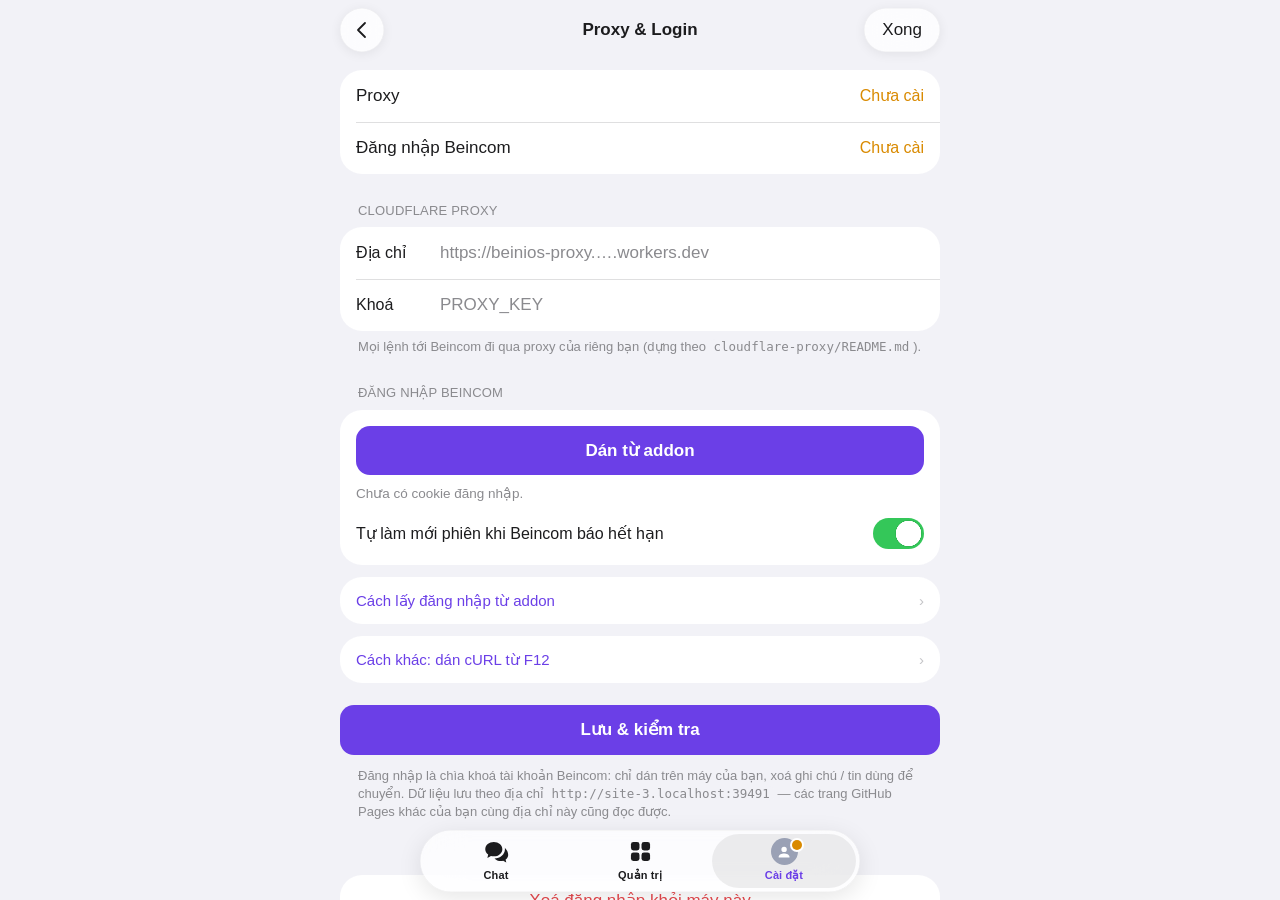
==== commit c1a9996a: "BeinIOS 1.5.2: thanh dưới trang Chat gọn, cân đối - Điện thoại: trang Chat kéo hết màn hình (khung b" ====
--- a/index.html
+++ b/index.html
@@ -72,6 +72,11 @@
     /* Trang Chat / Quản trị dừng trên thanh dưới (ô gõ tin không bị che) */
     main iframe { position: absolute; inset: 0 0 var(--tb-space) 0; width: 100%; height: calc(100% - var(--tb-space)); border: 0; display: none; background: var(--bg); }
     main iframe.on { display: block; }
+    /* Điện thoại: trang Chat kéo hết màn hình — danh sách tự chừa chỗ, thanh cộng đồng (Silk) nổi ngay trên thanh dưới
+       (pwa-ui.css); mở một cuộc trò chuyện thì thanh dưới ẩn như Telegram để ô gõ tin nằm sát đáy */
+    @media (max-width: 820px) {
+      main iframe#f-chat { inset: 0; height: 100%; }
+    }
 
     /* ---------- Thanh dưới: viên nổi kiểu Telegram (nền kính trong nhẹ, icon đen, mục đang mở có nền xám) — hiện cả
        khi mở Cài đặt ---------- */
@@ -100,7 +105,9 @@
       -webkit-backdrop-filter: saturate(180%) blur(22px);
       backdrop-filter: saturate(180%) blur(22px);
       box-shadow: 0 6px 24px rgba(0, 0, 0, 0.1), inset 0 0 0 0.5px var(--glass-edge);
-    }
+      transition: transform 0.25s ease, opacity 0.2s;
+    }
+    nav.tabbar.away { transform: translate(-50%, calc(100% + 24px)); opacity: 0; pointer-events: none; }
     nav.tabbar button {
       flex: 1;
       position: relative;
@@ -655,9 +662,11 @@
         history.replaceState(null, '', '#' + tab);
       }
       tabs.forEach((b) => b.addEventListener('click', () => show(b.dataset.tab)));
+      let chatDeep = false; // trang Chat (điện thoại) đang mở một cuộc trò chuyện / Thread
       const markTabs = () => {
         const open = $('setup').classList.contains('open');
         for (const b of tabs) b.classList.toggle('on', b.dataset.tab === (open ? 'setup' : current));
+        document.querySelector('nav.tabbar').classList.toggle('away', !open && current === 'chat' && chatDeep);
       };
       const closeSetup = () => {
         $('setup').classList.remove('open');
@@ -673,6 +682,15 @@
         embedReady: () => {
           $('f-set').classList.add('ready');
           $('dset-wait').hidden = true;
+        },
+        // Trang Chat: đang ở trong một cuộc trò chuyện thì ẩn thanh dưới (như Telegram); khoảng chừa cho thanh dưới (px)
+        chatDeep: (on) => {
+          chatDeep = !!on;
+          markTabs();
+        },
+        tabSpace: () => {
+          const n = document.querySelector('nav.tabbar');
+          return Math.round(innerHeight - n.offsetTop + 8);
         },
         setChatBadge: (t) => ($('badge-chat').textContent = /^\d+$/.test(String(t || '')) && Number(t) > 0 ? (Number(t) > 99 ? '99+' : String(t)) : ''),
         open(url) {
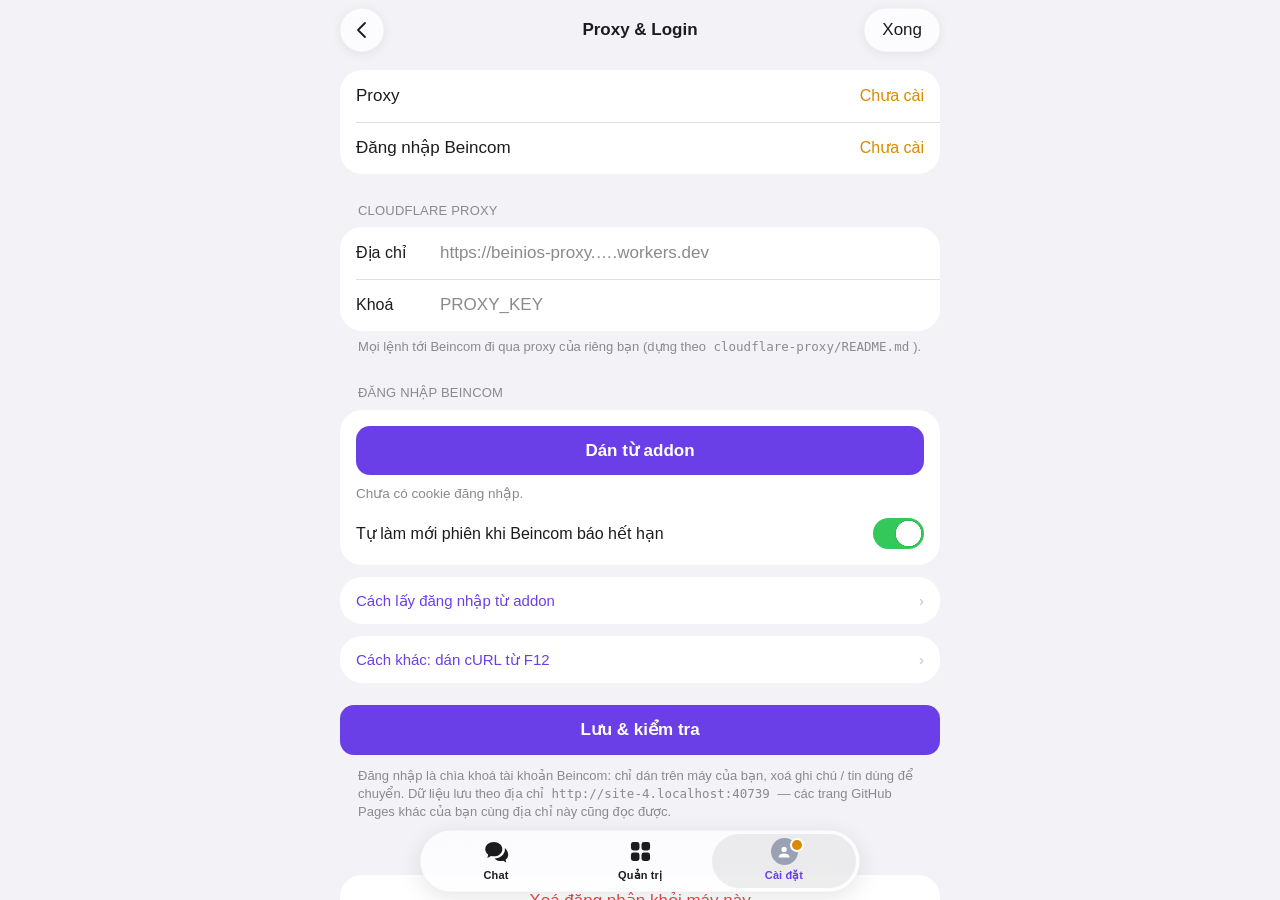
==== commit a76edf1e: "BeinIOS 1.6.0: AI trả lời bình luận (addon BeinFusion 0.54.1) - Gộp addon 0.54.0–0.54.1: Trả lời bìn" ====
--- a/index.html
+++ b/index.html
@@ -19,6 +19,7 @@
   <!-- Hồ sơ cá nhân (Cài đặt › Tài khoản): cùng nội dung với addon (BG.selfProfile) -->
   <script src="common.js"></script>
   <script src="lib/self.js"></script>
+  <script src="lib/ai.js"></script>
   <style>
     :root {
       --bg: #f2f2f7;
@@ -456,6 +457,10 @@
             <i class="ic" style="--c: #2aabee"><svg class="i" viewBox="0 0 24 24"><path d="M21 3.5 3 10.8l6.3 2.4L12 20l3-4.6 4.6 3.4Z" /><path d="M9.3 13.2 21 3.5" /></svg></i>
             <span>Telegram</span><em id="st-tg"></em><svg class="i chev" viewBox="0 0 24 24" aria-hidden="true"><path d="M9 6l6 6-6 6" /></svg>
           </button>
+          <button type="button" class="row" data-sec="ai">
+            <i class="ic" style="--c: #af52de"><svg class="i" viewBox="0 0 24 24"><path d="M12 3.5l1.7 4.6 4.6 1.7-4.6 1.7L12 16.1l-1.7-4.6-4.6-1.7 4.6-1.7Z" /><path d="M18.5 15l.8 2.2 2.2.8-2.2.8-.8 2.2-.8-2.2-2.2-.8 2.2-.8Z" /></svg></i>
+            <span>AI trả lời bình luận</span><em id="st-ai"></em><svg class="i chev" viewBox="0 0 24 24" aria-hidden="true"><path d="M9 6l6 6-6 6" /></svg>
+          </button>
           <button type="button" class="row" data-sec="backup">
             <i class="ic" style="--c: #8e8e93"><svg class="i" viewBox="0 0 24 24"><path d="M7.5 18.5a4 4 0 0 1-.6-8A5.8 5.8 0 0 1 18 9.6a4.5 4.5 0 0 1-.5 8.9Z" /><path d="M12 15.5v-5M9.8 12.6 12 10.4l2.2 2.2" /></svg></i>
             <span>Sao lưu &amp; khôi phục</span><svg class="i chev" viewBox="0 0 24 24" aria-hidden="true"><path d="M9 6l6 6-6 6" /></svg>
@@ -813,7 +818,7 @@
       }
 
       // Nhóm cài đặt của Quản trị: tên hiện ở trang con (khớp pwa-ui.js BeinEmbed)
-      const SECTIONS = { scan: 'Hoạt động & quét', auto: 'Tự xử lý', watch: 'Theo dõi & nhắc việc', rules: 'Quy tắc thành viên', postRules: 'Quy tắc bài viết', chat: 'Chat Beincom', tg: 'Telegram', backup: 'Sao lưu & khôi phục' };
+      const SECTIONS = { scan: 'Hoạt động & quét', auto: 'Tự xử lý', watch: 'Theo dõi & nhắc việc', rules: 'Quy tắc thành viên', postRules: 'Quy tắc bài viết', chat: 'Chat Beincom', tg: 'Telegram', ai: 'AI trả lời bình luận', backup: 'Sao lưu & khôi phục' };
       let dsetSec = 'scan';
       function openDset(sec) {
         dsetSec = SECTIONS[sec] ? sec : 'scan';
@@ -831,7 +836,7 @@
 
       // Giá trị nhanh bên phải các dòng Quản trị / Tích hợp
       async function renderAdminStates() {
-        const { settings: raw, telegram } = await page.store.get('local', ['settings', 'telegram']);
+        const { settings: raw, telegram, aiConfig } = await page.store.get('local', ['settings', 'telegram', 'aiConfig']);
         const st = { ...BG.DEFAULT_SETTINGS, ...raw };
         const every = st.intervalMin % 60 ? st.intervalMin + ' phút' : st.intervalMin / 60 + ' giờ';
         const put = (id, text, cls = '') => Object.assign($(id), { textContent: text, className: cls });
@@ -839,6 +844,7 @@
         put('st-auto', st.autoApprove || st.autoDecline || st.autoHideSpam || st.autoApprovePosts ? 'Bật' : 'Tắt');
         put('st-chat', st.chatEnabled ? 'Bật' : 'Tắt');
         put('st-tg', telegram?.enabled ? 'Bật' : 'Tắt');
+        put('st-ai', BG.validAiKey?.(aiConfig?.key) ? 'Khoá API' : 'Chép – dán');
       }
 
       // Tài khoản / Hồ sơ cá nhân kiểu Telegram: cùng nội dung với addon (BG.selfProfile) + trạng thái đăng nhập của BeinIOS
@@ -1308,7 +1314,7 @@
 
       page.store.onChanged.addListener((changes, area) => {
         if ((area === 'pwa' && changes.config) || (area === 'local' && changes.chatOverviewCache)) renderAccount();
-        if (area === 'local' && (changes.settings || changes.telegram)) renderAdminStates();
+        if (area === 'local' && (changes.settings || changes.telegram || changes.aiConfig)) renderAdminStates();
         if (area === 'local' && (changes.state || changes.chatOverviewCache) && !$('view-account').hidden) renderProfile();
       });
 
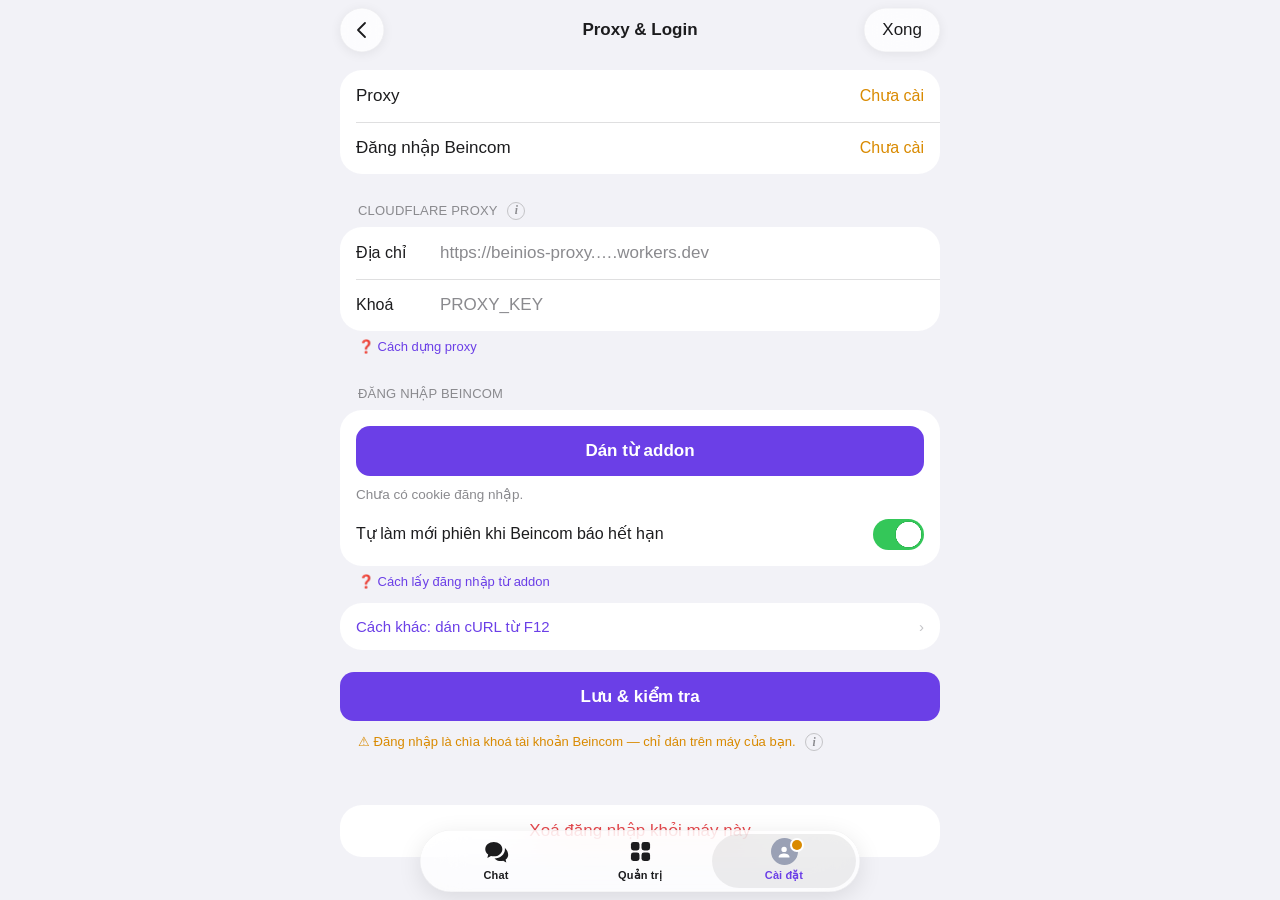
==== commit 24233c60: "BeinIOS 1.7.0: Hướng dẫn trong ứng dụng, mở ứng dụng Claude, Proxy & Login gọn bằng ⓘ - Cài đặt → Về" ====
--- a/index.html
+++ b/index.html
@@ -20,6 +20,8 @@
   <script src="common.js"></script>
   <script src="lib/self.js"></script>
   <script src="lib/ai.js"></script>
+  <script src="lib/help.js"></script>
+  <script src="pwa-help.js"></script>
   <style>
     :root {
       --bg: #f2f2f7;
@@ -387,6 +389,20 @@
     #result .warn { color: var(--warn); }
     #result .bad { color: var(--bad); }
     code { font-size: 12.5px; background: var(--field); border-radius: 5px; padding: 0 4px; }
+    /* Gợi ý ngắn ⓘ (chạm để xem) và trang Hướng dẫn (viết sẵn trong ứng dụng) */
+    .tip-i { display: inline-grid; place-items: center; width: 18px; height: 18px; margin: 0 0 0 6px; padding: 0; border: 1px solid #c4c4c7; border-radius: 50%; background: none; color: var(--sub); font: italic 600 11.5px/1 Georgia, 'Times New Roman', serif; text-transform: none; letter-spacing: 0; vertical-align: 1px; cursor: pointer; flex: none; }
+    .tip-i[aria-expanded='true'] { border-color: var(--accent); color: var(--accent); }
+    .tipbox { position: fixed; z-index: 1000; max-width: min(300px, calc(100vw - 24px)); padding: 8px 12px; border-radius: 12px; background: rgba(29, 27, 43, 0.94); color: #f6f5fb; font-size: 13.5px; line-height: 1.45; box-shadow: 0 8px 28px rgba(20, 16, 50, 0.22); pointer-events: none; }
+    .tipbox[hidden] { display: none; }
+    @media (prefers-color-scheme: dark) { .tipbox { background: rgba(244, 242, 252, 0.96); color: #1d1d2b; } }
+    .help-link { border: 0; background: none; padding: 0; color: var(--accent); font: inherit; cursor: pointer; }
+    .warn-line { color: var(--warn); }
+    .group-note.in { margin: 0 0 10px; }
+    .help-card { padding: 6px 16px 10px; background: var(--card); border-radius: 22px; font-size: 15px; line-height: 1.5; }
+    .help-card p { margin: 6px 0; }
+    .help-card ol { margin: 6px 0; padding-left: 20px; }
+    .help-card li { margin: 4px 0; }
+    .help-row .help-em { font-size: 20px; width: 30px; text-align: center; flex: none; }
   </style>
 </head>
 <body>
@@ -499,19 +515,19 @@
 
         <div class="group-label">Về</div>
         <div class="list">
-          <a class="row" href="https://github.com/phungnhan/BeinIOS/blob/main/HUONG-DAN-PWA.md" target="_blank" rel="noopener">
+          <button type="button" class="row" id="go-help">
             <i class="ic" style="--c: #ff9500"><svg class="i" viewBox="0 0 24 24"><path d="M5 5.5A2.5 2.5 0 0 1 7.5 3H19v15H7.5A2.5 2.5 0 0 0 5 20.5Z" /><path d="M5 20.5A2.5 2.5 0 0 1 7.5 18H19v3H7.5" /></svg></i>
             <span>Hướng dẫn</span>
             <svg class="i chev" viewBox="0 0 24 24" aria-hidden="true"><path d="M9 6l6 6-6 6" /></svg>
-          </a>
+          </button>
           <button type="button" class="row" id="go-whatsnew">
             <i class="ic" style="--c: #6b3fe7"><svg class="i" viewBox="0 0 24 24"><path d="M12 3.5l2.4 5.1 5.6.7-4.1 3.9 1 5.5L12 16l-4.9 2.7 1-5.5L4 9.3l5.6-.7Z" /></svg></i>
             <span>Addon BeinFusion</span><em id="ver-addon"></em><svg class="i chev" viewBox="0 0 24 24" aria-hidden="true"><path d="M9 6l6 6-6 6" /></svg>
           </button>
-          <a class="row" href="https://github.com/phungnhan/BeinIOS/blob/main/HUONG-DAN-PWA.md#l%E1%BB%8Bch-s%E1%BB%AD-beinios" target="_blank" rel="noopener">
+          <button type="button" class="row" id="go-ioshist">
             <i class="ic" style="--c: #636366"><svg class="i" viewBox="0 0 24 24"><rect x="6.5" y="2.5" width="11" height="19" rx="2.6" /><path d="M10.5 18.5h3" /></svg></i>
             <span>BeinIOS</span><em id="ver-ios"></em><svg class="i chev" viewBox="0 0 24 24" aria-hidden="true"><path d="M9 6l6 6-6 6" /></svg>
-          </a>
+          </button>
           <button type="button" class="row" id="upd" hidden>
             <i class="ic" style="--c: #34c759"><svg class="i" viewBox="0 0 24 24"><path d="M12 4v11M7.5 10.5 12 15l4.5-4.5M5 19.5h14" /></svg></i>
             <span>Có bản mới · chạm để cập nhật</span>
@@ -570,6 +586,18 @@
       </div>
     </div>
 
+    <!-- Hướng dẫn: mục lục (BG.IOS_HELP_INDEX) hoặc một chủ đề (BG.HELP_TOPICS) — viết sẵn, không dẫn link -->
+    <div class="view tg" id="view-help" hidden>
+      <div class="tg-top" id="help-top">
+        <div class="wrap">
+          <button type="button" class="glass round" id="help-back" aria-label="Quay lại"><svg class="i" viewBox="0 0 24 24" width="24" height="24" aria-hidden="true"><path d="M15 5l-7 7 7 7" /></svg></button>
+          <b class="tg-title on" id="help-title">Hướng dẫn</b>
+          <button type="button" class="glass" data-close>Xong</button>
+        </div>
+      </div>
+      <div class="wrap" id="help-body"></div>
+    </div>
+
     <!-- Một nhóm cài đặt của Quản trị (trang cài đặt thật của addon, chỉ hiện nhóm đang chọn) -->
     <div class="view dset" id="view-dset" hidden>
       <div class="tg-top">
@@ -599,12 +627,12 @@
           <div class="row static"><span>Đăng nhập Beincom</span><em id="st-login"></em></div>
         </div>
 
-        <div class="group-label">Cloudflare proxy</div>
+        <div class="group-label">Cloudflare proxy <button type="button" class="tip-i" data-tip="Mọi lệnh tới Beincom đi qua proxy của riêng bạn trên Cloudflare: có khoá, chỉ nhận trang BeinIOS của bạn, không ghi nhật ký." aria-label="Gợi ý: Mọi lệnh tới Beincom đi qua proxy của riêng bạn trên Cloudflare: có khoá, chỉ nhận trang BeinIOS của bạn, không ghi nhật ký.">i</button></div>
         <div class="list">
           <label class="field"><span>Địa chỉ</span><input type="url" id="proxy-url" inputmode="url" autocomplete="off" autocapitalize="off" spellcheck="false" placeholder="https://beinios-proxy.….workers.dev" /></label>
           <label class="field"><span>Khoá</span><input type="password" id="proxy-key" autocomplete="off" autocapitalize="off" spellcheck="false" placeholder="PROXY_KEY" /></label>
         </div>
-        <p class="group-note">Mọi lệnh tới Beincom đi qua proxy của riêng bạn (dựng theo <code>cloudflare-proxy/README.md</code>).</p>
+        <p class="group-note"><button type="button" class="help-link" data-help="ios-proxy">❓ Cách dựng proxy</button></p>
 
         <div class="group-label">Đăng nhập Beincom</div>
         <div class="list pad">
@@ -613,21 +641,10 @@
           <div class="saved none" id="saved-all"></div>
           <label class="check"><input type="checkbox" id="refresh" checked /> Tự làm mới phiên khi Beincom báo hết hạn</label>
         </div>
-        <details class="help">
-          <summary>Cách lấy đăng nhập từ addon</summary>
-          <ol>
-            <li>Trên máy tính, mở <b>cửa sổ ẩn danh</b>, đăng nhập <code>group.beincom.com</code> (dùng Chat thì mở cả <code>chat.beincom.com</code>).</li>
-            <li>Dashboard addon → <b>Cài đặt</b> → 📱 BeinIOS → <b>Chuyển đăng nhập sang BeinIOS</b>. Lần đầu: mở mục <b>Proxy của BeinIOS</b>, điền địa chỉ + khoá như trên để có <b>mã QR ngắn</b>.</li>
-            <li>Quét mã bằng Camera iPhone → mở trang → <b>Chép</b>, rồi bấm <b>Dán từ addon</b> ở đây.</li>
-            <li>Đóng cửa sổ ẩn danh — <b>đừng bấm Đăng xuất</b>.</li>
-          </ol>
-        </details>
+        <p class="group-note"><button type="button" class="help-link" data-help="ios-login">❓ Cách lấy đăng nhập từ addon</button></p>
         <details class="help" id="curl-box">
           <summary>Cách khác: dán cURL từ F12</summary>
-          <ol>
-            <li>Cửa sổ ẩn danh, đăng nhập <code>group.beincom.com</code>, bấm F12 → <b>Network</b>, lọc <code>api.beincom.com</code>, tải lại trang.</li>
-            <li>Chuột phải một dòng → <b>Copy</b> → <b>Copy as cURL (bash)</b>, dán vào ô dưới. Chat: làm tương tự với <code>chat.beincom.com/api</code>.</li>
-          </ol>
+          <p class="group-note in"><button type="button" class="help-link" data-help="ios-login">❓ Các bước lấy cURL</button></p>
           <label for="cookie-api">Beincom (api.beincom.com)</label>
           <textarea id="cookie-api" autocomplete="off" autocapitalize="off" spellcheck="false" placeholder="Dán cURL hoặc dòng Cookie… (để trống: giữ cookie đã lưu)"></textarea>
           <label for="cookie-chat">Chat (chat.beincom.com) — không bắt buộc</label>
@@ -636,7 +653,7 @@
 
         <div class="save-wrap"><button type="button" class="btn primary" id="save">Lưu &amp; kiểm tra</button></div>
         <div id="result" role="status" aria-live="polite"></div>
-        <p class="group-note">Đăng nhập là chìa khoá tài khoản Beincom: chỉ dán trên máy của bạn, xoá ghi chú / tin dùng để chuyển. Dữ liệu lưu theo địa chỉ <code id="origin"></code> — các trang GitHub Pages khác của bạn cùng địa chỉ này cũng đọc được.</p>
+        <p class="group-note warn-line">⚠ Đăng nhập là chìa khoá tài khoản Beincom — chỉ dán trên máy của bạn. <button type="button" class="tip-i" id="origin-tip" data-tip="" aria-label="Gợi ý">i</button></p>
 
         <div class="group-label">&nbsp;</div>
         <div class="list"><button type="button" class="row danger" id="forget"><span>Xoá đăng nhập khỏi máy này</span></button></div>
@@ -804,7 +821,7 @@
       }
 
       // ---------- Cài đặt: Cài đặt chung · Tài khoản · một nhóm Quản trị · Proxy & Login ----------
-      const VIEWS = ['main', 'account', 'bprofile', 'dset', 'login'];
+      const VIEWS = ['main', 'account', 'bprofile', 'dset', 'login', 'help'];
       function showView(view) {
         const was = VIEWS.find((v) => !$('view-' + v).hidden);
         for (const v of VIEWS) $('view-' + v).hidden = v !== view;
@@ -833,6 +850,49 @@
         }
       }
       for (const b of document.querySelectorAll('[data-sec]')) b.addEventListener('click', () => openSetup('dset', b.dataset.sec));
+
+      // ---------- Hướng dẫn: viết sẵn trong ứng dụng (lib/help.js của addon + pwa-help.js), không dẫn link ----------
+      // Mục lục → một chủ đề; nút quay lại về mục lục, hoặc về trang đã mở Hướng dẫn (Cài đặt, Proxy & Login)
+      const help = { from: 'main', direct: false, topic: '' };
+      function renderHelp(topic) {
+        const t = topic && BG.HELP_TOPICS[topic];
+        help.topic = t ? topic : '';
+        $('help-title').textContent = t ? t.title.replace(/^\S+\s+/, '') : 'Hướng dẫn';
+        const body = $('help-body');
+        if (!t) {
+          body.replaceChildren(
+            ...BG.IOS_HELP_INDEX.flatMap((g) => [
+              make('div', { className: 'group-label', textContent: g.label }),
+              make(
+                'div',
+                { className: 'list' },
+                ...g.topics
+                  .filter((k) => BG.HELP_TOPICS[k])
+                  .map((k) => {
+                    const [em, ...rest] = BG.HELP_TOPICS[k].title.split(' ');
+                    const b = make('button', { type: 'button', className: 'row help-row' }, make('span', { className: 'help-em', textContent: em }), make('span', { textContent: rest.join(' ') }));
+                    b.insertAdjacentHTML('beforeend', '<svg class="i chev" viewBox="0 0 24 24" aria-hidden="true"><path d="M9 6l6 6-6 6" /></svg>');
+                    b.dataset.help = k;
+                    return b;
+                  }),
+              ),
+            ]),
+          );
+        } else {
+          body.replaceChildren(
+            ...t.sections.flatMap((sec) => [
+              make('div', { className: 'group-label', textContent: sec.h }),
+              make(
+                'div',
+                { className: 'help-card' },
+                ...sec.items.map((it) => (Array.isArray(it) ? make('ol', {}, ...it.map((x) => make('li', { textContent: x }))) : make('p', { textContent: it }))),
+              ),
+            ]),
+          );
+        }
+        $('view-help').scrollTop = 0;
+      }
+      $('help-back').onclick = () => (help.topic && !help.direct ? renderHelp('') : showView(help.from));
 
       // Giá trị nhanh bên phải các dòng Quản trị / Tích hợp
       async function renderAdminStates() {
@@ -1118,6 +1178,7 @@
         if (view === 'account') renderProfile();
         if (view === 'bprofile') loadBprofile();
         if (view === 'dset') openDset(arg);
+        if (view === 'help') renderHelp(arg);
         if (view === 'main') checkUpdate();
         renderNotif();
         renderAccount();
@@ -1133,6 +1194,47 @@
       for (const b of document.querySelectorAll('#setup [data-close]')) b.onclick = closeSetup;
       $('acct').onclick = () => openSetup('account');
       $('go-login').onclick = () => openSetup('login');
+      $('go-help').onclick = () => ((help.from = 'main'), (help.direct = false), openSetup('help'));
+      $('go-ioshist').onclick = () => ((help.from = 'main'), (help.direct = true), openSetup('help', 'ios-history'));
+      // Nút ❓ trong các trang Cài đặt (vd Proxy & Login) và các dòng của mục lục
+      document.addEventListener('click', (e) => {
+        const b = e.target.closest?.('#setup [data-help]');
+        if (!b) return;
+        if (b.closest('#view-help')) return void ((help.direct = false), renderHelp(b.dataset.help));
+        help.from = VIEWS.find((v) => !$('view-' + v).hidden) || 'main';
+        help.direct = true;
+        openSetup('help', b.dataset.help);
+      });
+      // Gợi ý ngắn ⓘ: chạm để hiện / ẩn bong bóng; chạm chỗ khác, cuộn thì ẩn
+      const tipBox = Object.assign(document.createElement('div'), { className: 'tipbox', hidden: true });
+      tipBox.setAttribute('role', 'tooltip');
+      document.body.append(tipBox);
+      let tipFor = null;
+      const hideTip = () => {
+        tipBox.hidden = true;
+        tipFor?.setAttribute('aria-expanded', 'false');
+        tipFor = null;
+      };
+      function showTip(b) {
+        hideTip();
+        tipBox.textContent = b.dataset.tip;
+        tipBox.hidden = false;
+        tipFor = b;
+        b.setAttribute('aria-expanded', 'true');
+        const r = b.getBoundingClientRect();
+        const w = tipBox.offsetWidth;
+        const h = tipBox.offsetHeight;
+        tipBox.style.left = Math.min(Math.max(12, r.left + r.width / 2 - w / 2), innerWidth - w - 12) + 'px';
+        tipBox.style.top = (r.top - h - 8 > 12 ? r.top - h - 8 : r.bottom + 8) + 'px';
+      }
+      document.addEventListener('click', (e) => {
+        const b = e.target.closest?.('.tip-i');
+        if (!b) return hideTip();
+        e.preventDefault();
+        if (tipFor === b) hideTip();
+        else showTip(b);
+      });
+      document.addEventListener('scroll', hideTip, true);
       $('pf-login').onclick = () => openSetup('login');
       $('go-log').onclick = () => BeinShell.open('dashboard.html#tab=log');
       // Giao diện Chat: về tab Chat rồi mở bảng Giao diện của trang Chat (cả BeinFusion theme lẫn Silk)
@@ -1146,7 +1248,9 @@
         };
         tryOpen(20);
       };
-      $('origin').textContent = location.origin;
+      // Gợi ý ⓘ cạnh cảnh báo đăng nhập: nơi lưu dữ liệu
+      $('origin-tip').dataset.tip = `Xoá ghi chú / tin dùng để chuyển. Dữ liệu lưu theo địa chỉ ${location.origin} — các trang GitHub Pages khác của bạn cùng địa chỉ này cũng đọc được.`;
+      $('origin-tip').setAttribute('aria-label', 'Gợi ý: ' + $('origin-tip').dataset.tip);
 
       function line(text, cls = '') {
         const p = document.createElement('p');
